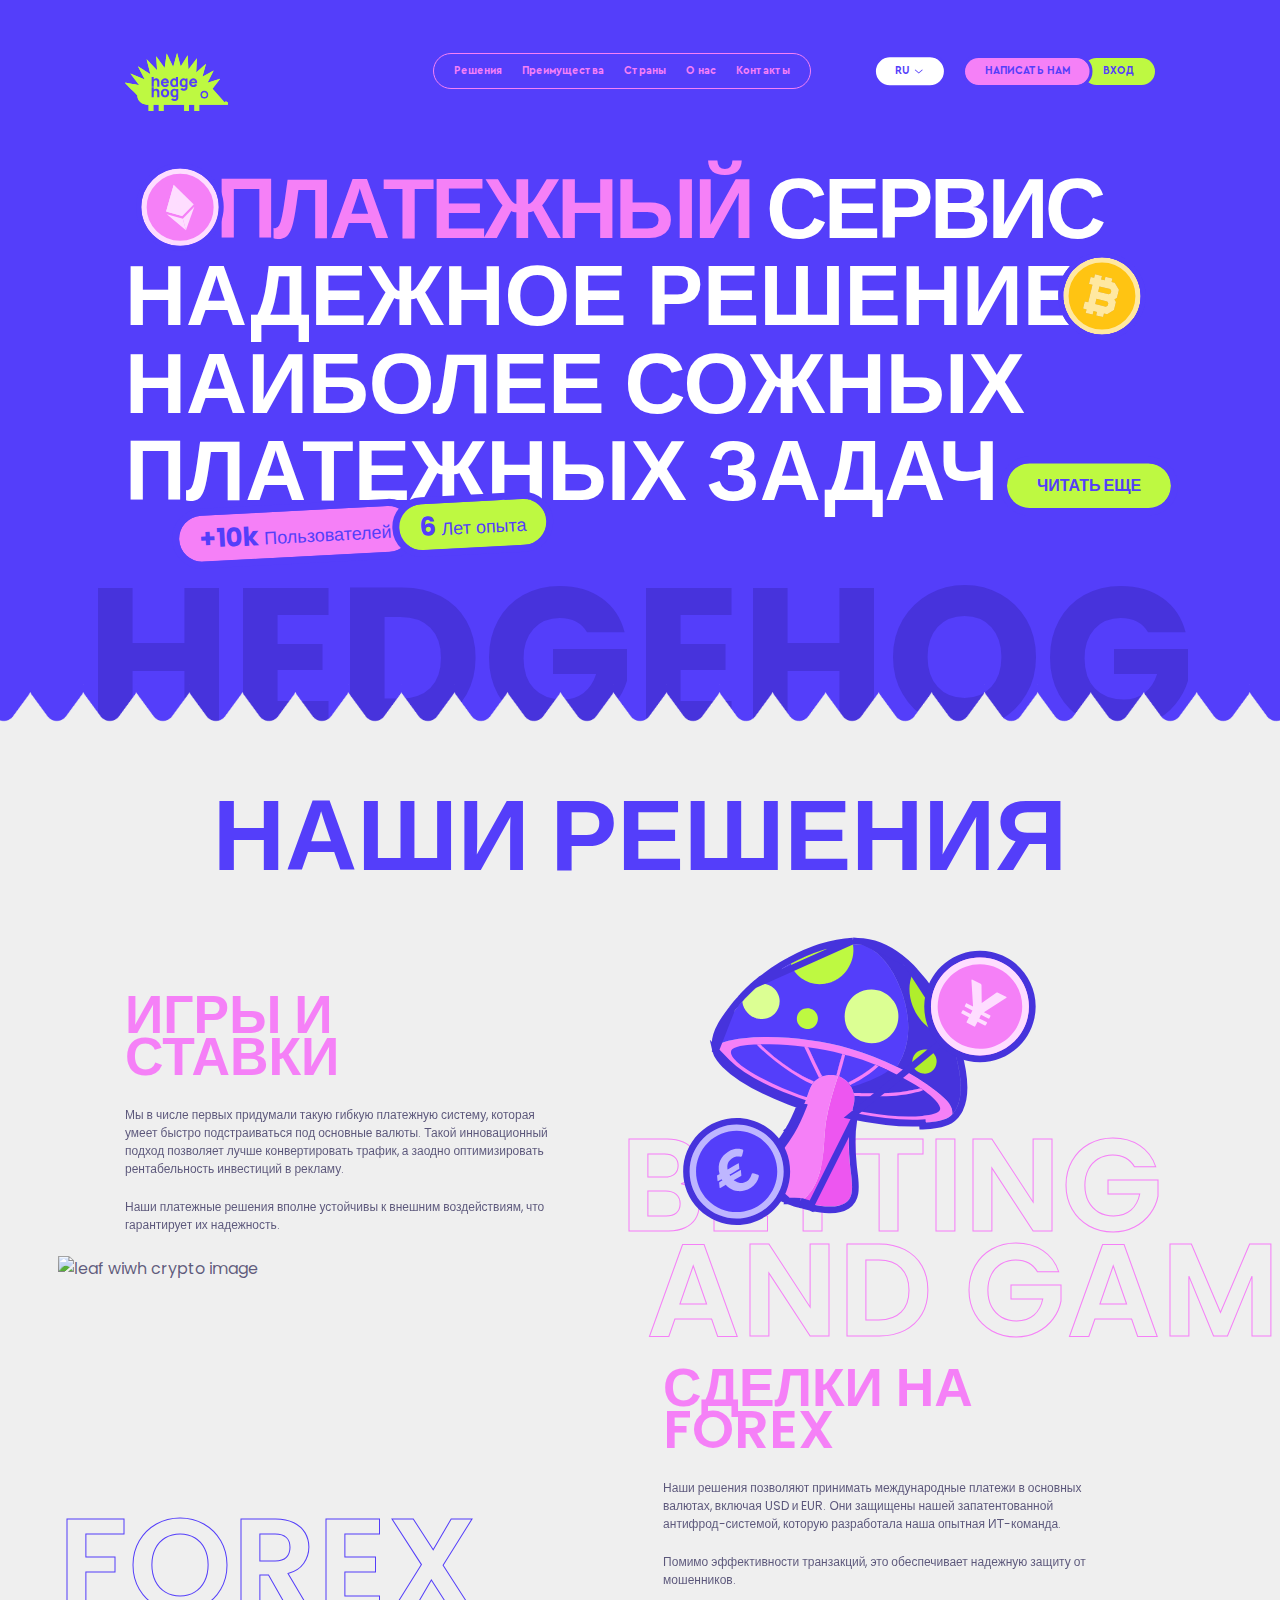
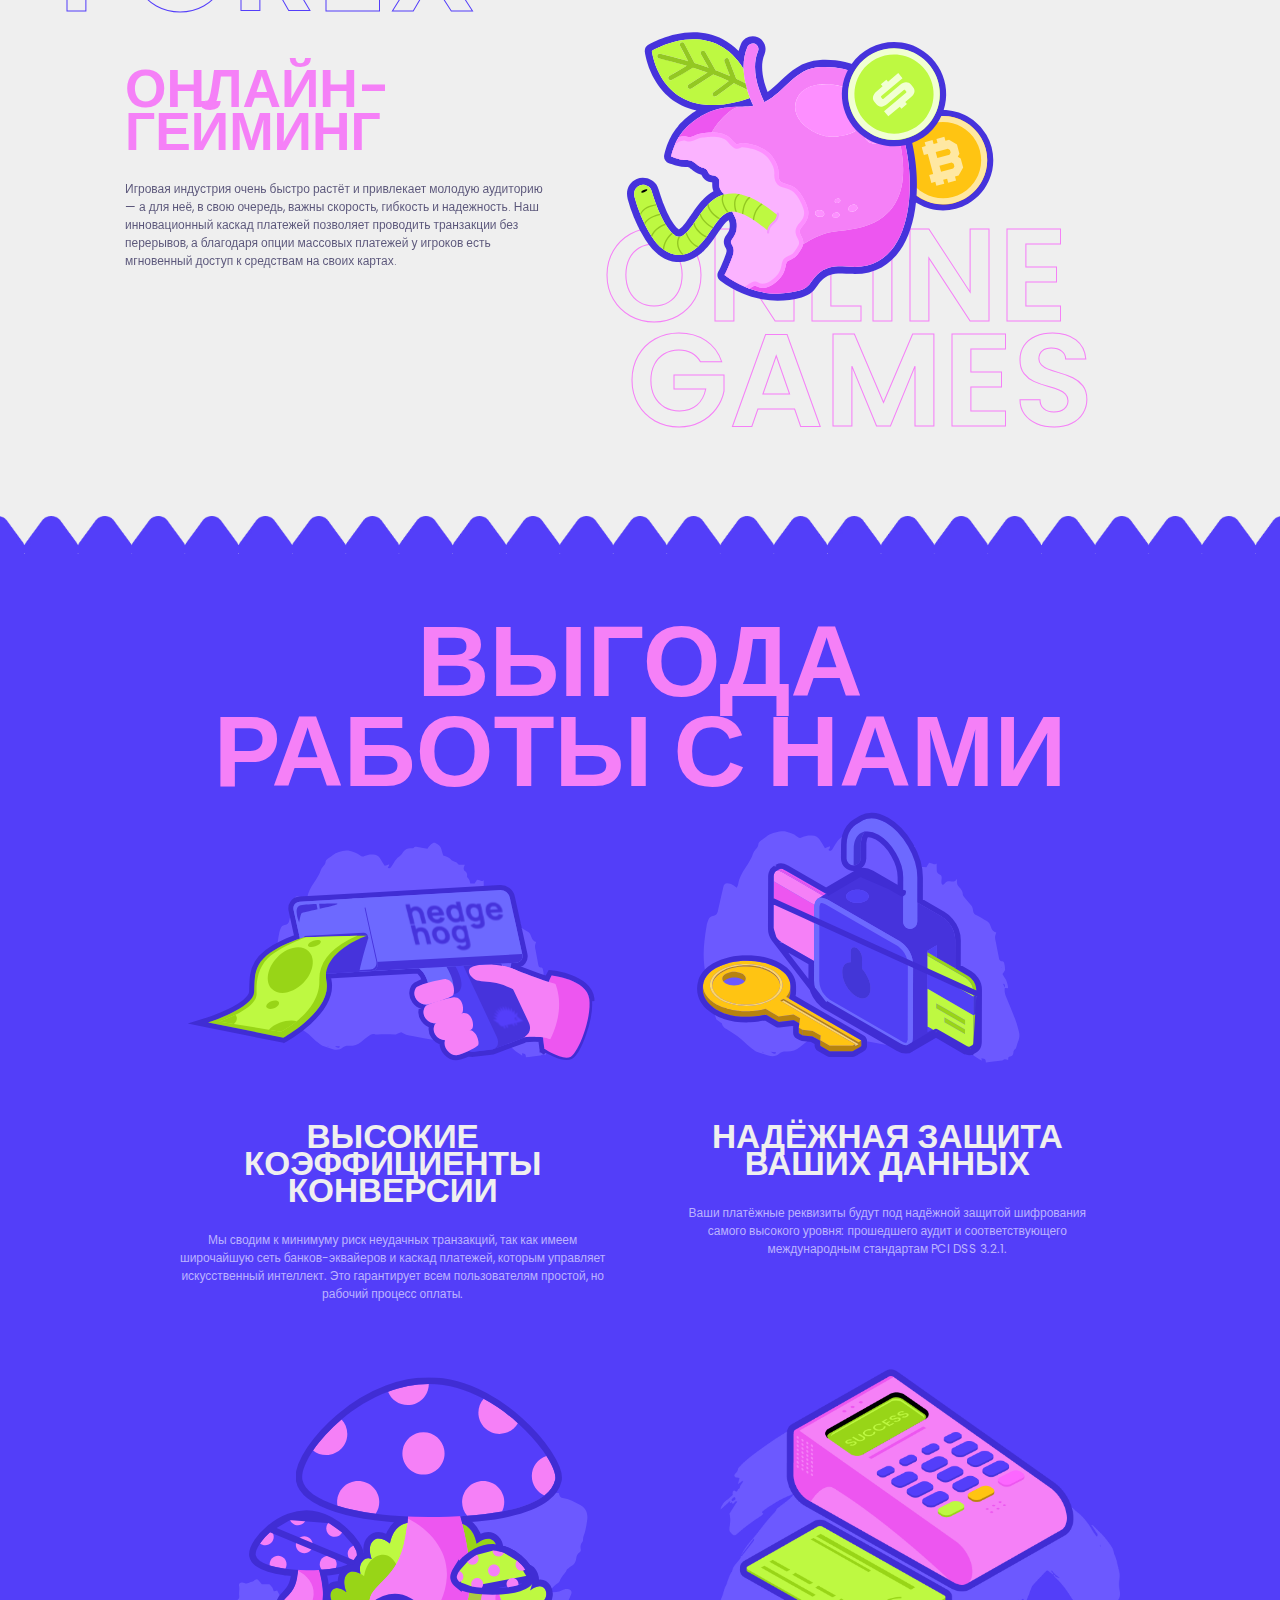
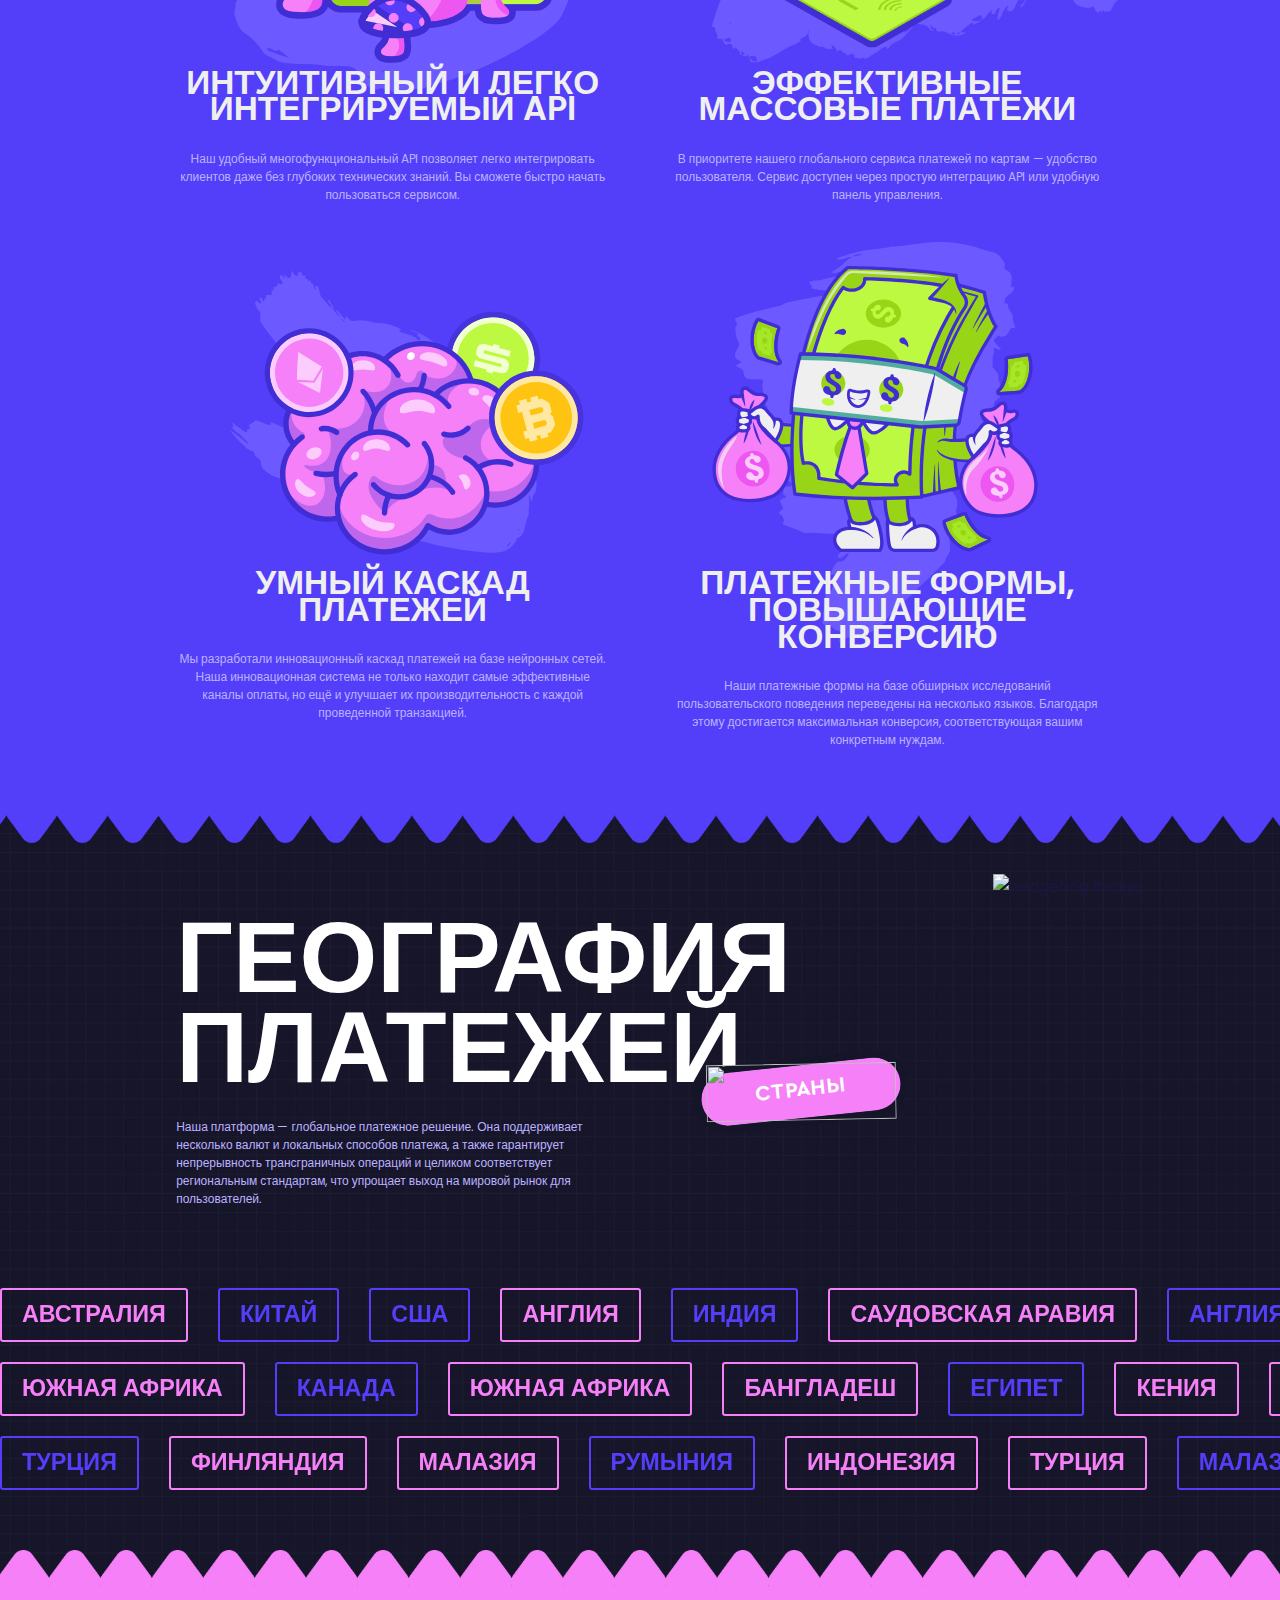
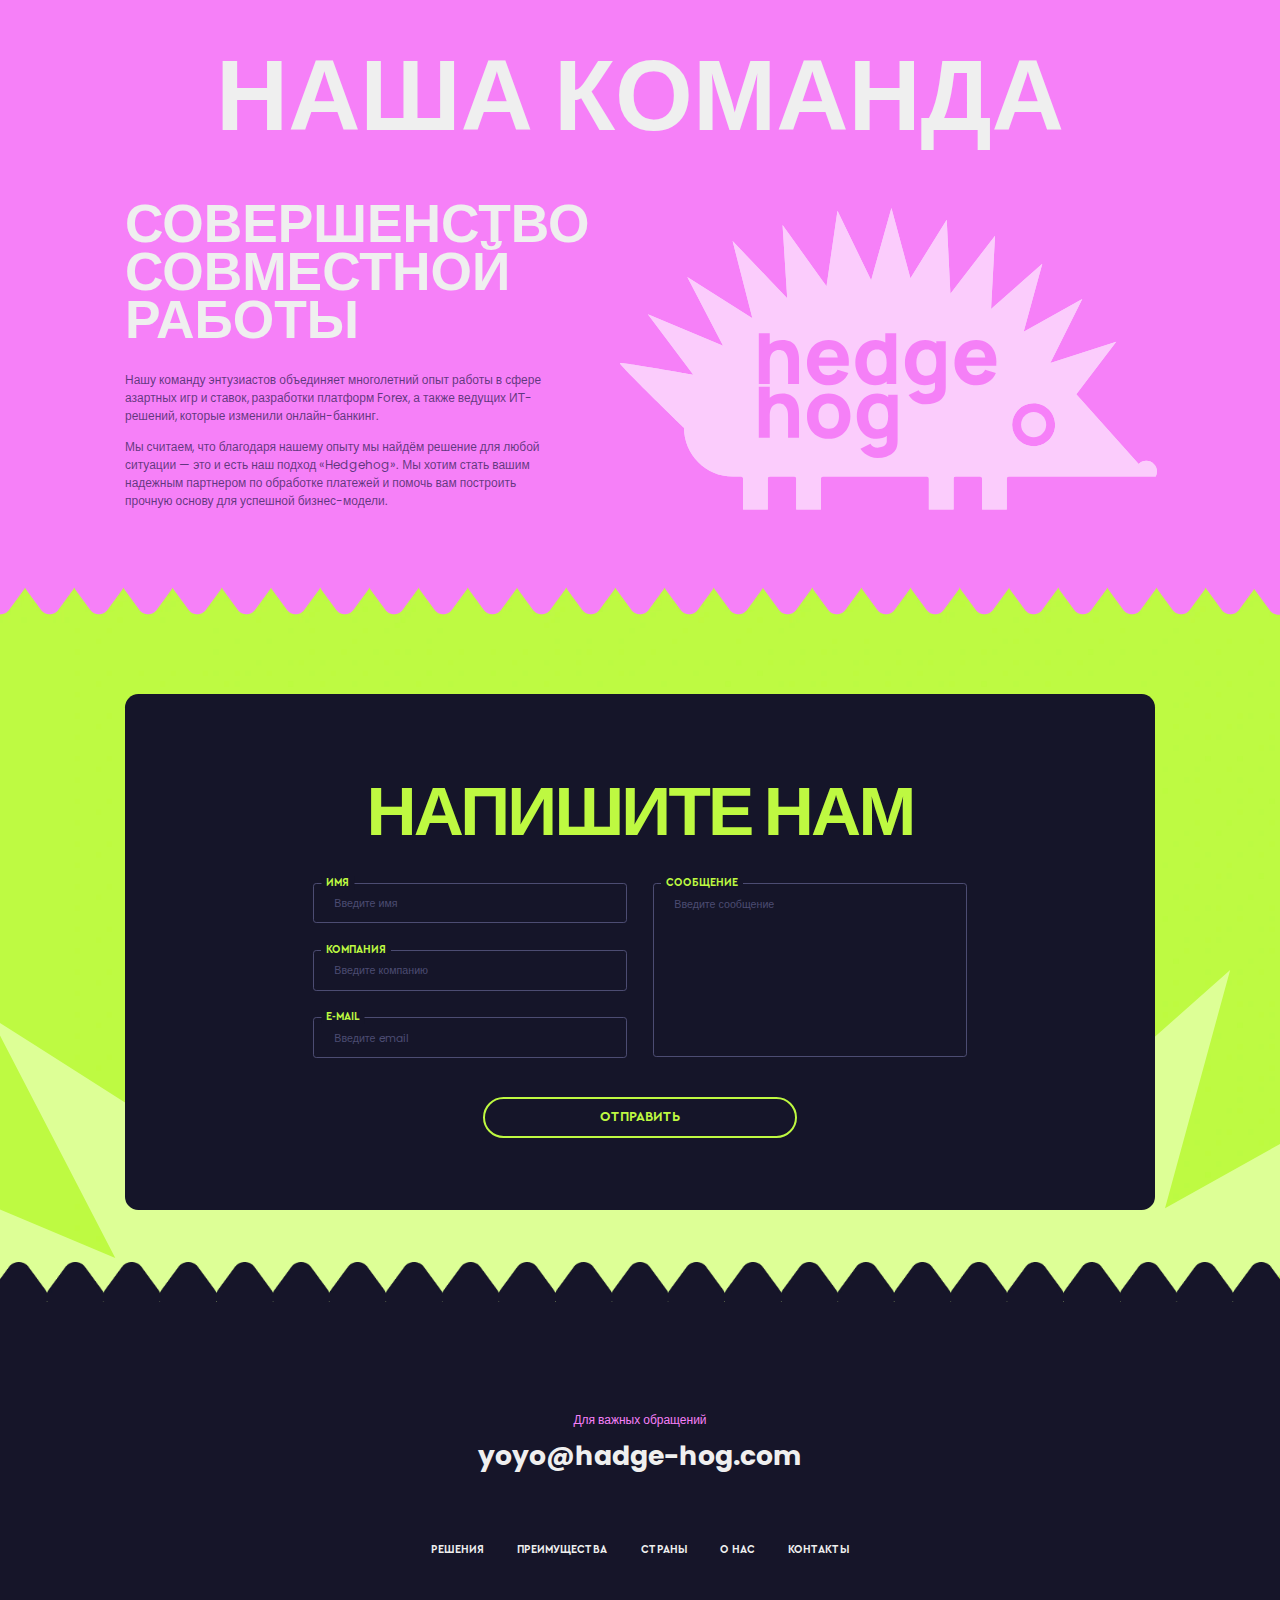
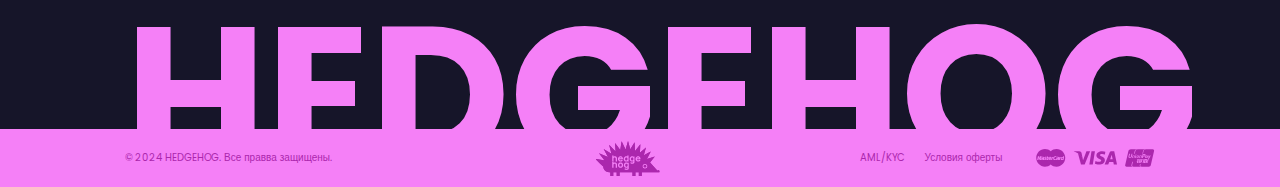
==== ru/index.html @ 9d7989f1 "Add files via upload" ====
<!DOCTYPE html>
<html lang="en">
<head>
  <meta charset="UTF-8">
  <meta name="viewport" content="width=device-width, initial-scale=1.0">
  <link rel="preconnect" href="https://fonts.googleapis.com">
  <link rel="preconnect" href="https://fonts.gstatic.com" crossorigin>
  <link rel="icon" type="image/png" href="/favicon-96x96.png" sizes="96x96" />
  <link rel="icon" type="image/svg+xml" href="./favicon.svg?" />
  <link rel="preload" href="https://cdn.jsdelivr.net/npm/swiper@8/swiper-bundle.min.css" as="style" onload="this.onload=null;this.rel='stylesheet'">
  <noscript><link rel="stylesheet" href="https://cdn.jsdelivr.net/npm/swiper@8/swiper-bundle.min.css"></noscript>
  <link rel="preload" href="https://fonts.googleapis.com/css2?family=Poppins:wght@300;400;500;600;700&display=swap" as="style" onload="this.onload=null;this.rel='stylesheet'">
  <noscript><link rel="stylesheet" href="https://fonts.googleapis.com/css2?family=Poppins:wght@300;400;500;600;700&display=swap"></noscript>
  <link rel="stylesheet" href="./../assets/css/styles.css">
  <link rel="stylesheet" href="./../assets/css/rustyles.css">
  <title>Hedgehog | Платежная система</title>
</head>
<body>
  <header class="header">
    <span class="word">Hedgehog</span>
    <div class="header__inner">
      <div class="header__wrapper">
        <div class="wrapper">
          <div class="header__top">
            <a class="header__logo" href="#">
              <img src="./../assets/images/icons/logo.svg" alt="Logo">
            </a>
            <div class="header__el">
              <div class="header__menu">
                <nav class="header__nav">
                  <ul>
                    <li><a href="#solutions" class="go-to">Решения</a></li>
                    <li><a href="#advantages" class="go-to">Преимущества</a></li>
                    <li><a href="#geography" class="go-to">Страны</a></li>
                    <li><a href="#about" class="go-to">О нас</a></li>
                    <li><a href="#contacts" class="go-to">Контакты</a></li>
                  </ul>
                </nav>
              </div>
              <div class="header__box">
                <div class="languages">
                  <div class="languages__container">
                    <p class="languages__current">EN</p>
                    <img src="./../assets/images/icons/arrow-down.svg" alt="arrow down">
                  </div>
                  <ul>
                    <li>
                      <a href="https://ratkevichnikita.github.io/hedgehog/ru">English</a>
                    </li>
                    <li>
                      <a href="https://ratkevichnikita.github.io/hedgehog/ru">Russian</a>
                    </li>
                  </ul>
                </div>
                <div class="header__box-inner">
                  <a href="#contacts" class="header__contact-us go-to">
                    Написать нам
                  </a>
                  <a href="https://client.planbpay.io" class="header__login">
                    Вход
                  </a>
                </div>
              </div>
              <button class="header__burger">
                <span></span>
                <span></span>
                <span></span>
              </button>
              <button class="header__close">
                <img src="./../assets/images/icons/close.svg" alt="close btn">
              </button>
              <div class="header__mobile-menu">
                <div class="header__mobile-menu-wrapper">
                  <img class="close-menu" src="./../assets/images/icons/close-mobile.svg" alt="close menu">
                  <span class="header__mobile-menu-word">hedgehog</span>
                  <div class="header__mobile-menu-container">
                    <nav>
                      <ul class="header__mobile-menu-list">
                        <li><a href="#solutions" class="go-to">Решения</a></li>
                        <li><a href="#advantages" class="go-to">Преимущества</a></li>
                        <li><a href="#geography" class="go-to">Страны</a></li>
                        <li><a href="#about" class="go-to">О нас</a></li>
                        <li><a href="#contacts" class="go-to">Контакты</a></li>
                      </ul>
                    </nav>
                    <div class="header__mobile-menu-inner">
                      <span class="one"></span>
                      <a href="#contacts" class="header__mobile-menu-contacts go-to">Написать нам</a>
                      <div class="languages">
                        <div class="languages__container">
                          <p class="languages__current">EN</p>
                          <img src="./../assets/images/icons/arrow-down.svg" alt="arrow down">
                        </div>
                        <ul>
                          <li>
                            <a href="https://ratkevichnikita.github.io/hedgehog">English</a>
                          </li>
                          <li>
                            <a href="https://ratkevichnikita.github.io/hedgehog/ru">Russian</a>
                          </li>
                        </ul>
                      </div>
                      <span class="two"></span>
                    </div>
                    <a href="https://client.planbpay.io" class="header__mobile-menu-login">Вход</a>
                  </div>
                </div>
               
              </div>
            </div>
          </div>
        </div>
      </div>
    </div>
    <div class="offer">
      <img class="etherium-icon" src="./../assets/images/home-etherium-img.svg" alt="etherium icon">
      <img class="bitcoin-img" src="./../assets/images/bitcoin-img.svg" alt="bitcoin-img">
      <div class="wrapper">
        <div class="offer__inner">
          <h1>
            <span class="bold"><span class="color">Платежный</span> сервис</span>
            надежное решение наиболее сожных платежных задач
          </h1>
        </div>
      </div>
      <a href="#" class="offer__readmore">
          Читать еще
      </a>
      <div class="offer__advanatges">
        <div class="offer__advanatges-users">
          <span>+10k</span> Пользователей
        </div>
        <div class="offer__advanatges-experiance">
          <span>6</span> Лет опыта
        </div>
      </div>
    </div>
  </header>
  <section id="solutions" class="solutions bg">
    <div class="wrapper">
      <h2 class="page-title center">
        НАШИ РЕШЕНИЯ
      </h2>
        <div class="solutions__content">
          <div class="solutions__item mb-180">
            <div class="solutions__header">
              <h3>
                Игры и <br>
               ставки
              </h3>
              <div>
                <p>
                  Мы в числе первых придумали такую гибкую платежную систему, которая умеет быстро подстраиваться под основные валюты. 
                  Такой инновационный подход позволяет лучше конвертировать трафик, а заодно оптимизировать рентабельность инвестиций в рекламу. 
                </p>
                <p>
                  Наши платежные решения вполне устойчивы к внешним воздействиям, что гарантирует их надежность.
                </p>
              </div>
            </div>
            <div class="solutions__item-with-image betting">
              <div class="solutions__item-with-image-inner betting">
                <div class="transparent-text transparent-text-maincolor-border">
                  Betting
                 <span> and gam</span>
                </div>
                <img class="desktop" src="" data-src="./../assets/images/solution-img1.svg" alt="mushrum wiwh crypto image">
                <img class="mobile" src="" data-src="./../assets/images/solution-img1-mobile.svg" alt="mushrum wiwh crypto image">
              </div>
            </div>
          </div>
         
          <div class="solutions__item mb-230">
            <div class="solutions__header ml-auto mr-5">
              <h3>
                Сделки на Forex 
              </h3>
              <div>
                <p>
                  Наши решения позволяют принимать международные платежи в основных валютах, включая USD и EUR. Они защищены нашей запатентованной антифрод-системой, которую разработала наша опытная ИТ-команда. 
                </p>
                <p>
                  Помимо эффективности транзакций, это обеспечивает надежную защиту от мошенников.
                </p>
              </div>
            </div>
            <div class="solutions__item-with-image forex mb-30">
              <div class="solutions__item-with-image-inner forex">
                <div class="transparent-text transparent-text-subcolor-border">
                  Forex
                </div>
                <img class="desktop" src="" data-src="./../assets/images/solution-img2.svg" alt="leaf wiwh crypto image">
                <img class="mobile" src="" data-src="./../assets/images/solution-img2-mobile.svg" alt="leaf wiwh crypto image">
              </div>
            </div>
          </div>
          
          <div class="solutions__item mb-150">
            <div class="solutions__header">
              <h3>
                Онлайн-гейминг
              </h3>
              <div>
                <p>
                  Игровая индустрия очень быстро растёт и привлекает молодую аудиторию — а для неё, в свою очередь, важны скорость, гибкость и надежность. Наш инновационный каскад платежей позволяет проводить транзакции без перерывов, а благодаря опции массовых платежей у игроков есть мгновенный доступ к средствам на своих картах.
                </p>
               
              </div>
            </div>
            <div class="solutions__item-with-image online">
              <div class="solutions__item-with-image-inner online">
                <div class="transparent-text transparent-text-maincolor-border">
                  Online
                 <span> games</span>
                </div>
                <img src="./../assets/images/solution-img3.svg" alt="online games wiwh crypto image">
              </div>
            </div>
          </div>
          
        </div>
    </div>
  </section>
  <section id="advantages" class="advantages bg">
    <div class="wrapper">
      <h2 class="page-title center">
        Выгода <br> работы  с нами

      </h2>
      <div class="advantages__content">
        <div class="advantages__item">
            <img src="./../assets/images/adv-img1.svg" alt="advantages 1">
            <div class="advantages__item-text">
              <h4>
                Высокие коэффициенты конверсии
              </h4>
              <p>
                Мы сводим к минимуму риск неудачных транзакций, так как имеем широчайшую сеть банков-эквайеров и каскад платежей, которым управляет искусственный интеллект. Это гарантирует всем пользователям простой, но рабочий процесс оплаты.
              </p>
            </div>
        </div>
         <div class="advantages__item">
            <img src="./../assets/images/adv-img2.svg" alt="advantages 2">
            <div class="advantages__item-text">
              <h4>
                Надёжная защита ваших данных
              </h4>
              <p>
                Ваши платёжные реквизиты будут под надёжной защитой шифрования самого высокого уровня: прошедшего аудит и соответствующего международным стандартам PCI DSS 3.2.1.
              </p>
            </div>
        </div>
         <div class="advantages__item">
            <img src="./../assets/images/adv-img3.svg" alt="advantages 3">
            <div class="advantages__item-text">
              <h4>
                Интуитивный и легко интегрируемый API
              </h4>
              <p>
                Наш удобный многофункциональный API позволяет легко интегрировать клиентов даже без глубоких технических знаний. Вы сможете быстро начать пользоваться сервисом.
              </p>
            </div>
        </div>
         <div class="advantages__item">
            <img src="./../assets/images/adv-img4.png" alt="advanatges - MASS PAYMENT">
            <div class="advantages__item-text">
              <h4>
                Эффективные массовые платежи
              </h4>
              <p>
                В приоритете нашего глобального сервиса платежей по картам — удобство пользователя. Сервис доступен через простую интеграцию API или удобную панель управления.
              </p>
            </div>
        </div>
         <div class="advantages__item">
            <img src="./../assets/images/adv-img5.svg" alt="advantages 5">
            <div class="advantages__item-text">
              <h4>Умный каскад платежей</h4>
              <p>
                Мы разработали инновационный каскад платежей на базе нейронных сетей. Наша инновационная система не только находит самые эффективные каналы оплаты, но ещё и улучшает их производительность с каждой проведенной транзакцией.
              </p>
            </div>
        </div>
         <div class="advantages__item">
            <img src="./../assets/images/adv-img6.svg" alt="advantages 6">
            <div class="advantages__item-text">
              <h4>
                Платежные формы,<br> повышающие конверсию
              </h4>
              <p>
                Наши платежные формы на базе обширных исследований пользовательского поведения переведены на несколько языков. Благодаря этому достигается максимальная конверсия, соответствующая вашим конкретным нуждам.
              </p>
            </div>
        </div>
      </div>
    </div>
  </section>
  <section id="geography" class="geography bg">
    <img class="geography__image" src="" data-src="./../assets/images/hedgehog.svg" alt="hedgehog image">
    <div class="wrapper">
      <div class="geography__title">
        <h2 class="page-title center">
          География платежей
        </h2>
        <p>
          Наша платформа — глобальное платежное решение. Она поддерживает несколько валют и локальных способов платежа,
           а также гарантирует непрерывность трансграничных операций и целиком соответствует региональным
           стандартам, что упрощает выход на мировой рынок для пользователей.
        </p>
        <div class="geography__box">
          <div class="geography__button">
            Страны
            <img src="" data-src="./../assets/images//dashed-border.svg" alt="">
          </div>
        </div>
      </div>
    </div>
    <div class="geography__content swiper swiperGeography1 mb-30">
      <div class="swiper-wrapper">
        <div class="swiper-slide geography__item geography__item_pink">
          Австралия
        </div>
        <div class="swiper-slide geography__item geography__item_blue">
          Китай
        </div>
        <div class="swiper-slide geography__item geography__item_blue">
          США
        </div>
        <div class="swiper-slide geography__item geography__item_pink">
          Англия
        </div>
        <div class="swiper-slide geography__item geography__item_blue">
          Индия
        </div>
        <div class="swiper-slide geography__item geography__item_pink">
          Саудовская аравия
        </div>
        <div class="swiper-slide geography__item geography__item_blue">
          Англия
        </div>
        <div class="swiper-slide geography__item geography__item_blue">
          Франция
        </div>
      </div>
    </div>
    <div class="geography__content swiper swiperGeography2  mb-30">
      <div class="swiper-wrapper">
        <div class="swiper-slide geography__item geography__item_pink">
          Южная африка
        </div>
        <div class="swiper-slide geography__item geography__item_blue">
          Канада 
        </div>
        <div class="swiper-slide geography__item geography__item_pink">
          Южная африка
        </div>
        <div class="swiper-slide geography__item geography__item_pink">
          Бангладеш
        </div>
        <div class="swiper-slide geography__item geography__item_blue">
          Египет
        </div>
        <div class="swiper-slide geography__item geography__item_pink">
          Кения
        </div>
        <div class="swiper-slide geography__item geography__item_pink">
          Япония
        </div>
        <div class="swiper-slide geography__item geography__item_blue">
          Бразилия
        </div>
      </div>
    </div>
    <div class="geography__content swiper swiperGeography3">
      <div class="swiper-wrapper">
        <div class="swiper-slide geography__item geography__item_blue">
          Турция
        </div>
        <div class="swiper-slide geography__item geography__item_pink">
          Финляндия 
        </div>
        <div class="swiper-slide geography__item geography__item_pink">
          Малазия
        </div>
        <div class="swiper-slide geography__item geography__item_blue">
          Румыния
        </div>
        <div class="swiper-slide geography__item geography__item_pink">
          Индонезия
        </div>
        <div class="swiper-slide geography__item geography__item_pink">
          Турция
        </div>
        <div class="swiper-slide geography__item geography__item_blue">
          Малазия
        </div>
        <div class="swiper-slide geography__item geography__item_pink">
          Мексика
        </div>
      </div>
    </div>
    <div class="geography__mobile-content">
      <div class="wrapper">
        <div class="geography__mobile-text">
          Наша платформа — глобальное платежное решение. Она поддерживает несколько валют и локальных способов платежа,
          а также гарантирует непрерывность трансграничных операций.
          <img class="geography__mobile-text-img" src="./../assets/images/message.svg" alt="message">
        </div>
      </div>
    </div>
  </section>
  <section id="about" class="team">
    <div class="wrapper">
      <h2 class="page-title">
        Наша команда
      </h2>
      <div class="team__content">
        <div class="team__info">
          <h3>
            Совершенство 
            <br> совместной работы 
          </h3>
          <div>
            <p>
              Нашу команду энтузиастов объединяет многолетний опыт работы в сфере азартных игр и ставок, разработки платформ Forex, а также ведущих ИТ-решений, которые изменили онлайн-банкинг.
            </p>
            <p>
              Мы считаем, что благодаря нашему опыту мы найдём решение для любой ситуации — это и есть наш подход «Hedgehog». Мы хотим стать вашим надежным партнером по обработке платежей и помочь вам построить прочную основу для успешной бизнес-модели.
            </p>
          </div>
        </div>
        <img src="./../assets/images/hedgehok2.svg" alt="hedgehok2">
      </div>
    </div>
  </section>
  <section id="contacts" class="contacts">
    <img class="contacts__img" src="./../assets/images/hedgehog3.svg" alt="hedgehog">
    <div class="wrapper">
      <div class="contacts__container">
        <div class="contacts__content">
          <h2>напишите нам</h2>
          <div class="conatcts__form">
            <form id="contacts__form" method="post" action="/mail">
              <div class="contacts__form-wrapper">
                <div class="contacts__form-item">
                    <div class="contacts__form-row">
                      <input class="contacts__form-field" placeholder="Введите имя" required name="name" id="name" type="text">
                      <label class="contacts__form-label" for="name">Имя</label>
                    </div>
                    <div class="contacts__form-row">
                      <input class="contacts__form-field" placeholder="Введите компанию" required name="company" id="company" type="text">
                      <label class="contacts__form-label" for="company">Компания</label>
                    </div>
                    <div class="contacts__form-row">
                      <input class="contacts__form-field" placeholder="Введите email" required name="email" id="email" type="text">
                      <label class="contacts__form-label" for="email">E-mail</label>
                    </div>
                </div>
                <div class="contacts__form-item">
                  <div class="contacts__form-row textarea">
                    <textarea placeholder="Введите сообщение" class="contacts__form-field textarea" name="text" id=""></textarea>
                    <span class="contacts__form-label" for="email">Сообщение</span>
                  </div>
                </div>
              </div>
              <button class="contacts__form-button">Отправить</button>
            </form>
            <div class="contacts__form-success">
              <div class="contacts__form-success-inner">
                <p>
                  Спасибо за ваше <br> обращение! 
                </p>
                <span>
                  Наша команда скоро с вами свяжется
                </span>
                <img class="i-close" src="./assets/images/icons/close-icon.svg" alt="close">
                <img class="i-hedgehog" src="./../assets/images/success-form-img.svg" alt="thank you">
              </div>
            </div>
          </div>
        </div>
      </div>
    </div>
  </section>
  <footer class="footer">
    <div class="wrapper">
      <p class="footer__text">Для важных обращений</p>
      <a class="footer__mail" href="mailto:yoyo@hadge-hog.com">yoyo@hadge-hog.com</a>
      <ul class="footer__menu">
        <li><a href="#solutions" class="go-to">Решения</a></li>
        <li><a href="#advantages" class="go-to">Преимущества</a></li>
        <li><a href="#geography" class="go-to">Страны</a></li>
        <li><a href="#about" class="go-to">О нас</a></li>
        <li><a href="#contacts" class="go-to">Контакты</a></li>
      </ul>
      <span class="footer__word">hedgehog</span>
    </div>
    <div class="footer__bottom">
      <div class="wrapper">
        <div class="footer__bottom-inner">
          <ul class="footer__mobile-menu">
            <li><a href="#solutions" class="go-to">Решения</a></li>
            <li><a href="#advantages" class="go-to">Преимущества</a></li>
            <li><a href="#geography" class="go-to">Страны</a></li>
            <li><a href="#about" class="go-to">О нас</a></li>
            <li><a href="#contacts" class="go-to">Контакты</a></li>
          </ul>
          <p>© 2024 HEDGEHOG. Все правва защищены.</p>
          <a href="#" class="footer__logo">
            <img src="./../assets/images/icons/logo-pink.svg" alt="">
          </a>
          <div class="footer__bottom-row">
            <div class="footer__bottom-box">
              <a href="./AML-CTF-policy.pdf" target="_blank">AML/KYC</a> 
              <a href="./PLAN-B-TERMS-AND-CONDITIONS-N.pdf" target="_blank"> Условия оферты</a>
            </div>
            <div class="footer__bottom-payments">
              <img src="./../assets/images/icons/mc.svg" alt="master card">
              <img src="./../assets/images/icons/visa.svg" alt="visa">
              <img src="./../assets/images/icons/union.svg" alt="union pay">
            </div>
          </div>
        </div>
      </div>
    </div>
  </footer>


  <script defer src="https://cdn.jsdelivr.net/npm/swiper@8/swiper-bundle.min.js"></script>
  <script type="module">
		import Swiper from 'https://cdn.jsdelivr.net/npm/swiper@8/swiper-bundle.esm.browser.min.js'

		function initSwiper(selector) {
      return new Swiper(selector, {
        slidesPerView: "auto",
        loop: true,
        speed: 3000,
        spaceBetween: 30,
        allowTouchMove: false,
        breakpoints: {
          1200: {
            slidesPerView: 10,
            spaceBetween: 30
          },
          992: {
            slidesPerView: 8,
          },
          680: {
            slidesPerView: 6,
          },
          320: {
            slidesPerView: 4,
            spaceBetween: 20
          }
        },
      });
    }

    const swiper1 = initSwiper('.swiperGeography1');
    const swiper2 = initSwiper('.swiperGeography2');
    const swiper3 = initSwiper('.swiperGeography3');
  </script>
  <script src="./../assets/js/main.js"></script>
</body>
</html>
---- assets/css/styles.css ----
@font-face {
  font-family: "Cera Pro";
  src: url("../../assets/fonts/CeraPro-Bold.eot");
  src: url("../../assets/fonts/CeraPro-Bold.eot?#iefix") format("embedded-opentype"), url("../../assets/fonts/CeraPro-Bold.woff2") format("woff2"), url("../../assets/fonts/CeraPro-Bold.woff") format("woff"), url("../../assets/fonts/CeraPro-Bold.ttf") format("truetype");
  font-weight: bold;
  font-style: normal;
  font-display: swap;
}
p {
  margin: 0;
  padding: 0;
}

ul,
li {
  margin: 0;
  padding: 0;
  list-style-type: none;
}

h1,
h2,
h3,
h4,
h5 {
  box-sizing: border-box;
  margin: 0;
  padding: 0;
  line-height: 1.3em;
  font-style: normal;
}

h1 {
  font-weight: 600;
  font-size: 7.708vw;
  line-height: 0.8em;
  color: #fff;
  text-transform: uppercase;
}

h2 {
  font-size: 7.813vw;
  font-weight: 700;
  text-transform: uppercase;
}

h3 {
  font-size: 4.167vw;
  font-weight: 600;
}

button {
  outline: none;
  border: none;
  text-decoration: none;
  color: inherit;
}

div,
p,
a,
ul,
li,
span,
img {
  box-sizing: border-box;
}

a {
  text-decoration: none;
  display: block;
  color: inherit;
}

button {
  cursor: pointer;
}

img {
  max-width: 100%;
  display: block;
}

body {
  font-family: "Poppins", sans-serif;
  font-weight: 400;
  margin: 0;
  padding: 0;
  color: rgba(29, 23, 74, 0.6980392157);
}
body.isMobileOpen {
  overflow: hidden;
}

.wrapper {
  max-width: 82.813vw;
  width: 100%;
  margin: 0 auto;
  padding-left: 15px;
  padding-right: 15px;
}

.center {
  text-align: center;
}

.transparent-text-maincolor-border {
  color: transparent;
  -webkit-text-stroke: 1px #F580F7;
  text-stroke: 1px #F580F7;
}

.transparent-text-subcolor-border {
  color: transparent;
  -webkit-text-stroke: 1px #543EFA;
  text-stroke: 1px #543EFA;
}

.page-title {
  line-height: 0.9em;
}

.ml-auto {
  margin-left: auto;
}

.header {
  position: relative;
  background-color: #543EFA;
  padding-bottom: 5.208vw;
}
.header__inner {
  transition: 0.3s;
}
.header__logo {
  width: 8.073vw;
  transition: 0.3s;
}
.header__top {
  padding-top: 4.167vw;
  display: flex;
  transition: 0.3s;
  padding-bottom: 1vw;
}
.header .word {
  width: 100%;
  text-align: center;
  font-size: 15.521vw;
  font-weight: 700;
  color: #4733DC;
  text-transform: uppercase;
  position: absolute;
  left: 0;
  bottom: -1.302vw;
  line-height: 0.8em;
}
.header .bg-line {
  width: 100%;
  height: 82px;
  position: absolute;
  left: 0;
  bottom: 0;
  z-index: 1;
  pointer-events: none;
  transform: translateY(30%);
}
.header__top {
  display: flex;
  justify-content: space-between;
}
.header__el {
  display: flex;
  align-items: center;
  gap: 4.948vw;
  height: 100%;
}
.header__nav {
  border: 1px solid #F580F7;
  padding: 0.781vw 1.563vw;
  height: 100%;
  border-radius: 1.563vw;
  font-family: "Cera Pro", sans-serif;
}
.header__nav ul {
  display: flex;
  gap: 1.563vw;
}
.header__nav ul li {
  position: relative;
  cursor: pointer;
  transition: 0.3s;
  z-index: 5;
}
.header__nav ul li:hover:before {
  opacity: 1;
}
.header__nav ul li.active:hover > a {
  color: #543EFA;
}
.header__nav ul li:hover > a {
  color: #543EFA;
}
.header__nav ul li.active:before {
  opacity: 1;
}
.header__nav ul li.active > a {
  color: #543EFA;
}
.header__nav ul li::before {
  content: "";
  height: 2.019vw;
  width: calc(100% + 2.363vw);
  display: block;
  position: absolute;
  background-color: #F580F7;
  pointer-events: none;
  border-radius: 1.563vw;
  transition: 0.3s;
  position: absolute;
  left: 50%;
  top: 50%;
  transform: translate(-50%, -50%);
  z-index: -1;
  opacity: 0;
}
.header__nav ul li > a {
  position: relative;
  z-index: 3;
  color: #F580F7;
  font-size: 0.833vw;
  transition: 0.3s;
}
.header__box {
  display: flex;
  align-items: center;
  height: 100%;
  gap: 1.563vw;
}
.header__box-inner {
  display: flex;
}
.header__contact-us {
  font-family: "Cera Pro", sans-serif;
  color: #543EFA;
  background-color: #F580F7;
  font-size: 0.833vw;
  text-transform: uppercase;
  font-weight: 700;
  text-align: center;
  padding: 0.521vw 1.563vw;
  border-radius: 2.344vw;
  position: relative;
  margin-right: -0.521vw;
  transition: 0.3s;
}
.header__contact-us:before {
  content: "";
  display: block;
  position: absolute;
  left: 50%;
  top: 50%;
  width: 100%;
  height: 100%;
  border: 3px solid #543EFA;
  transform: translate(-50%, -50%);
  border-radius: 2.344vw;
}
.header__login {
  font-family: "Cera Pro", sans-serif;
  color: #543EFA;
  background-color: #BEF941;
  font-size: 0.833vw;
  text-transform: uppercase;
  font-weight: 700;
  text-align: center;
  padding: 0.521vw 1.563vw;
  border-radius: 2.344vw;
}
.header__burger {
  display: none;
  background: transparent;
  padding: 0;
}
.header__burger span {
  display: block;
  width: 4.556vw;
  height: 0.36vw;
  background-color: #EFEFEF;
  border-radius: 0.839vw;
}
.header__burger span:not(:last-child) {
  margin-bottom: 0.839vw;
}
.header__close {
  display: none;
  background: transparent;
  padding: 0;
}
.header__close.active {
  display: block;
  width: 5.995vw;
  height: 5.995vw;
  position: absolute;
  right: 5vw;
  z-index: 10;
}
.header__mobile-menu {
  display: none;
  background-color: #543EFA;
  width: 100%;
  height: 151.5vw;
  position: absolute;
  left: 50%;
  top: 0%;
  z-index: 10;
  overflow: hidden;
  transform: translate(-50%, 0);
  padding: 6.25vw 9.375vw;
  animation: fadeIn 0.3s linear forwards;
}
.header__mobile-menu.active {
  display: block;
}
.header__mobile-menu .close-menu {
  position: absolute;
  right: 13vw;
  top: 7vw;
  width: 7.813vw;
  height: 7.813vw;
}
.header__mobile-menu-word {
  text-transform: uppercase;
  color: #4733DC;
  font-size: 27.5vw;
  position: absolute;
  left: 12vw;
  top: 54vw;
  transform: rotate(-90deg);
  font-weight: 700;
  z-index: -1;
}
.header__mobile-menu ul {
  padding-top: 2vw;
  color: #fff;
  font-size: 5vw;
  font-family: "Cera Pro", sans-serif;
  margin-bottom: 9.375vw;
  text-align: center;
}
.header__mobile-menu ul li:hover {
  color: #F580F7;
}
.header__mobile-menu ul li:not(:last-child) {
  margin-bottom: 9.375vw;
}
.header__mobile-menu-inner {
  display: flex;
  align-items: center;
  justify-content: center;
  padding: 6.25vw 0;
  margin-bottom: 6.25vw;
}
.header__mobile-menu-inner span {
  display: block;
  width: 100%;
  height: 2px;
  background: rgb(245, 128, 247);
  background: linear-gradient(90deg, rgb(245, 128, 247) 0%, rgba(70, 51, 220, 0) 57%);
  position: absolute;
  left: 0;
}
.header__mobile-menu-inner span.one {
  bottom: 66vw;
}
.header__mobile-menu-inner span.two {
  bottom: 38vw;
}
.header__mobile-menu-contacts {
  width: 45.313vw;
  text-transform: uppercase;
  border-radius: 9.375vw;
  background-color: #F580F7;
  padding: 3.125vw 0;
  text-align: center;
  font-weight: 700;
  color: #543EFA;
}
.header__mobile-menu-login {
  width: 67vw;
  margin: 0 auto;
  background-color: #BEF941;
  text-transform: uppercase;
  border-radius: 9.375vw;
  color: #543EFA;
  padding: 3.125vw 0;
  text-align: center;
  font-weight: 700;
}

.offer {
  position: relative;
  padding: 3.204vw 0 11.021vw;
}
.offer h1 {
  font-weight: 600;
  text-indent: 7.1vw;
  line-height: 6.823vw;
}
.offer .etherium-icon {
  position: absolute;
  left: 9.2vw;
  top: 1.6vw;
  z-index: 2;
  width: 9.74vw;
  height: 9.74vw;
}
.offer .bitcoin-img {
  width: 6.875vw;
  height: 6.875vw;
  position: absolute;
  right: 19.5vw;
  top: 10vw;
  z-index: 2;
}
.offer__readmore {
  background-color: #BEF941;
  border-radius: 2.344vw;
  padding: 0.781vw 2.344vw;
  text-align: center;
  text-transform: uppercase;
  color: #543EFA;
  font-weight: 700;
  font-size: 1.25vw;
  position: absolute;
  right: 17vw;
  bottom: 11.5vw;
}
.offer__readmore:before {
  content: "";
  display: block;
  position: absolute;
  left: 50%;
  top: 50%;
  width: 100%;
  height: 100%;
  border: 3px solid #543EFA;
  transform: translate(-50%, -50%);
  border-radius: 2.344vw;
  border: 7px solid #543EFA;
}
.offer__advanatges {
  display: flex;
  align-items: center;
  position: absolute;
  left: 14vw;
  bottom: 8vw;
  color: #543EFA;
  font-size: 1.406vw;
  transform: rotate(-3deg);
}
.offer__advanatges span {
  font-weight: 700;
  font-size: 2.031vw;
}
.offer__advanatges-users {
  position: relative;
  background-color: #F580F7;
  border-radius: 2.969vw;
  padding: 0.281vw 1.563vw;
}
.offer__advanatges-users:before {
  content: "";
  display: block;
  position: absolute;
  left: 50%;
  top: 50%;
  width: 100%;
  height: 100%;
  border: 3px solid #543EFA;
  transform: translate(-50%, -50%);
  border-radius: 2.344vw;
  border: 7px solid #543EFA;
  border-radius: 2.969vw;
}
.offer__advanatges-experiance {
  position: relative;
  background-color: #BEF941;
  border-radius: 2.969vw;
  padding: 0.281vw 1.563vw;
  transform: translateX(-12px);
}
.offer__advanatges-experiance:before {
  content: "";
  display: block;
  position: absolute;
  left: 50%;
  top: 50%;
  width: 100%;
  height: 100%;
  border: 3px solid #543EFA;
  transform: translate(-50%, -50%);
  border-radius: 2.344vw;
  border: 7px solid #543EFA;
  border-radius: 2.969vw;
}

.languages {
  position: relative;
  z-index: 5;
}
.languages__container {
  position: relative;
  font-family: "Cera Pro", sans-serif;
  color: #543EFA;
  text-transform: uppercase;
  background: #fff;
  border-radius: 2.344vw;
  font-size: 0.833vw;
  padding: 0.521vw 1.563vw;
  display: flex;
  align-items: center;
  font-weight: 700;
  gap: 0.25vw;
  border: 1px solid transparent;
  transition: 0.3s;
  z-index: 2;
}
.languages__container::before {
  content: "";
  display: block;
  position: absolute;
  left: 50%;
  top: 50%;
  width: 100%;
  height: 100%;
  border: 3px solid #543EFA;
  transform: translate(-50%, -50%);
  border-radius: 2.344vw;
}
.languages__container > img {
  width: 0.781vw;
  height: 0.417vw;
}
.languages:hover ul {
  opacity: 1;
}
.languages ul {
  position: absolute;
  width: 100%;
  left: 0;
  top: 100%;
  transform: translateY(-35%);
  background-color: #fff;
  padding: 0.521vw 0.938vw;
  padding-top: 2.5vw;
  color: #543EFA;
  border-radius: 0.5vw;
  z-index: 1;
  opacity: 0;
  transition: opacity 0.3s;
}
.languages ul li {
  font-family: "Cera Pro", sans-serif;
  font-size: 0.833vw;
  text-transform: uppercase;
  line-height: 0.9em;
  transition: color 0.3s;
}
.languages ul li:not(:last-child) {
  margin-bottom: 0.65vw;
}
.languages ul li:hover {
  color: #F580F7;
}

span.color {
  color: #F580F7;
}

span.bold {
  font-weight: 700;
  letter-spacing: -0.04em;
}

.solutions {
  padding: 8.333vw 0 7.813vw;
  position: relative;
  overflow: hidden;
  margin-top: -3vw;
  background: url("../images/bg-gray.webp") no-repeat 50% 17%/cover;
}
.solutions__img {
  position: absolute;
  left: 0;
  bottom: -5px;
  transform: rotate(180deg) translateY(-50%);
}
.solutions .page-title {
  color: #543EFA;
}
.solutions .transparent-text {
  font-size: 10.313vw;
  text-transform: uppercase;
  font-weight: 600;
  line-height: 0.8em;
}
.solutions .transparent-text span {
  display: block;
  padding-left: 2vw;
}
.solutions__content {
  padding-top: 8.854vw;
}
.solutions__item-with-image {
  position: absolute;
}
.solutions__item-with-image.betting {
  right: 0;
  top: 39vw;
}
.solutions__item-with-image.betting .mobile {
  display: none;
}
.solutions__item-with-image.betting .desktop {
  display: block;
}
.solutions__item-with-image.forex {
  margin-left: -5.208vw;
  position: relative;
  margin-top: -2vw;
}
.solutions__item-with-image.forex .mobile {
  display: none;
}
.solutions__item-with-image.forex .desktop {
  display: block;
}
.solutions__item-with-image.online {
  right: 14.5vw;
  bottom: 9.5vw;
}
.solutions__item-with-image.mb-30 {
  margin-bottom: 3.646vw;
}
.solutions__item.mb-180 {
  margin-bottom: 10.375vw;
}
.solutions__item.mb-150 {
  margin-bottom: 8.379vw;
}
.solutions__item.mb-230 {
  margin-bottom: 4.979vw;
}
.solutions__item-with-image-inner {
  position: relative;
}
.solutions__item-with-image-inner.betting img {
  width: 33.333vw;
  height: 27.083vw;
  position: absolute;
  left: 2vw;
  top: -17vw;
}
.solutions__item-with-image-inner.forex img {
  width: 35.677vw;
  height: 22.917vw;
  position: absolute;
  left: 0;
  top: -20vw;
}
.solutions__item-with-image-inner.online img {
  width: 30.625vw;
  height: 23.229vw;
  position: absolute;
  left: 2vw;
  top: -17vw;
}
.solutions__header {
  max-width: 33.431vw;
}
.solutions__header.mr-5 {
  margin-right: 5vw;
}
.solutions__header h3 {
  color: #F580F7;
  font-weight: 600;
  text-transform: uppercase;
  line-height: 0.8em;
  margin-bottom: 2.083vw;
}
.solutions__header div > p {
  color: #1D174A;
  opacity: 0.7;
  font-size: 0.938vw;
}
.solutions__header div > p:not(:last-child) {
  margin-bottom: 1.563vw;
}

.advantages {
  padding: 7.813vw 0 7.813vw;
  position: relative;
  margin-top: -3vw;
  background: url("../images/bg-blue.webp") no-repeat 50% 0%/cover;
}
.advantages h2 {
  color: #F580F7;
  margin-bottom: 25.646vw;
}
.advantages__content {
  display: flex;
  justify-content: center;
  flex-wrap: wrap;
  gap: 28.646vw 5.208vw;
}
.advantages__item {
  position: relative;
  max-width: 33.438vw;
  width: 100%;
}
.advantages__item img {
  position: absolute;
  transform: translateY(-50%);
}
.advantages__item:nth-child(1) img {
  width: 43.542vw;
  height: 36.615vw;
  left: 0;
  top: -72%;
  z-index: 1;
}
.advantages__item:nth-child(2) img {
  width: 30.573vw;
  height: 23.438vw;
  left: 0;
  top: -100%;
}
.advantages__item:nth-child(3) img {
  width: 33.333vw;
  height: 27.604vw;
  left: 3vw;
  top: -9vw;
}
.advantages__item:nth-child(4) img {
  width: 31.927vw;
  height: 22.917vw;
  left: 3vw;
  top: -12vw;
}
.advantages__item:nth-child(5) img {
  width: 34.115vw;
  height: 29.427vw;
  position: absolute;
  left: 0;
  top: -11vw;
  transform: translateY(-50%);
}
.advantages__item:nth-child(6) img {
  width: 25.521vw;
  height: 31.25vw;
  position: absolute;
  left: 3vw;
  top: -10vw;
  transform: translateY(-50%);
}
.advantages__item-text {
  text-align: center;
}
.advantages__item h4 {
  position: relative;
  z-index: 5;
  text-transform: uppercase;
  font-size: 2.604vw;
  color: #EFEFEF;
  font-weight: 600;
  line-height: 0.8em;
  margin-bottom: 2.083vw;
}
.advantages__item p {
  position: relative;
  z-index: 5;
  color: #BBB2FF;
  font-size: 0.938vw;
}

.swiperGeography1 .swiper-wrapper {
  display: flex;
  transition-timing-function: linear;
  will-change: transform;
  animation: scroll 75s linear infinite;
}

.swiperGeography2 .swiper-wrapper {
  display: flex;
  transition-timing-function: linear;
  will-change: transform;
  animation: scrollReverse 35s linear infinite;
}

.swiperGeography3 .swiper-wrapper {
  display: flex;
  transition-timing-function: linear;
  will-change: transform;
  animation: scroll 30s linear infinite;
}

@keyframes scrollReverse {
  0% {
    transform: translateX(0);
  }
  100% {
    transform: translateX(-100%);
  }
}
@keyframes scroll {
  0% {
    transform: translateX(-100%);
  }
  100% {
    transform: translateX(0);
  }
}
.geography {
  position: relative;
  padding: 8.906vw 0 7.656vw;
  margin-top: -4vw;
  background: url("../images/geography-bg.webp") no-repeat 50% 17%/cover;
}
.geography__mobile-content {
  padding-top: 10vw;
  display: none;
}
.geography__mobile-text {
  color: #F580F7;
  font-size: 3.75vw;
  position: relative;
  z-index: 2;
  text-align: center;
  line-height: 1em;
  text-transform: uppercase;
  font-weight: 600;
  padding-top: 6vw;
}
.geography__mobile-text-img {
  content: "";
  display: block;
  width: 89.125vw;
  height: 43.625vw;
  background: url(../images/message.svg) no-repeat 50% 50%/cover;
  z-index: -1;
  position: absolute;
  left: 0;
  top: 0;
}
.geography__content .swiper-wrapper {
  gap: 30px;
}
.geography__content.mb-30 {
  margin-bottom: 1.563vw;
}
.geography__item {
  width: -moz-fit-content;
  width: fit-content;
  display: flex;
  align-items: center;
  justify-content: center;
  font-size: 1.823vw;
  font-weight: 600;
  text-transform: uppercase;
  padding: 1.042vw 1.563vw;
  line-height: 1em;
  border-radius: 0.26vw;
  flex-shrink: 0;
  min-width: -moz-max-content;
  min-width: max-content;
}
.geography__item_pink {
  color: #F580F7;
  border: 2px solid #F580F7;
}
.geography__item_blue {
  color: #543EFA;
  border: 2px solid #543EFA;
}
.geography__title {
  position: relative;
  color: #fff;
  max-width: 71.615vw;
  width: 100%;
  margin-bottom: 6.25vw;
  padding-left: 4vw;
}
.geography__title h2 {
  text-align: left;
  margin-bottom: 2.083vw;
}
.geography__title p {
  max-width: 33.333vw;
  color: #BBB2FF;
  font-size: 0.938vw;
}
.geography__box {
  position: absolute;
  right: 11vw;
  bottom: 7vw;
}
.geography__button {
  text-align: center;
  position: relative;
  width: 15.625vw;
  height: 4.167vw;
  color: #fff;
  font-size: 1.667vw;
  background-color: #F580F7;
  text-transform: uppercase;
  font-family: "Cera Pro", sans-serif;
  font-weight: 600;
  border-radius: 4.688vw;
  padding: 0.96vw 0;
  transform: rotate(-6deg) translateX(0%);
}
.geography__button:before {
  content: "";
  display: block;
  position: absolute;
  left: 50%;
  top: 50%;
  width: 100%;
  height: 100%;
  border: 3px solid #543EFA;
  transform: translate(-50%, -50%);
  border-radius: 2.344vw;
  border: 7px solid #151529;
  border-radius: 2.969vw;
}
.geography__button img {
  width: 14.844vw;
  height: 4.485vw;
  position: absolute;
  left: 50%;
  top: 50%;
  transform: rotate(5deg) translate(-51%, -35%);
  -o-object-fit: cover;
     object-fit: cover;
}
.geography__img {
  position: absolute;
  left: 0;
  top: 0;
  transform: translateY(-50%);
}
.geography__image {
  width: 22.396vw;
  height: 25.781vw;
  position: absolute;
  right: 0;
  top: 6vw;
}

.team {
  padding: 7.813vw 0 9.473vw;
  position: relative;
  margin-top: -3vw;
  background: url("../images/bg-pink.webp") no-repeat 50% 0%/cover;
}
.team h2 {
  text-align: center;
  color: #EFEFEF;
  margin-bottom: 4.688vw;
}
.team__content {
  display: flex;
  align-items: flex-end;
  gap: 5.208vw;
}
.team__content img {
  width: 42.083vw;
  height: 23.594vw;
}
.team__info {
  max-width: 33.438vw;
}
.team__info h3 {
  color: #EFEFEF;
  text-transform: uppercase;
  line-height: 0.9em;
  margin-bottom: 2.083vw;
}
.team__info p {
  font-size: 0.938vw;
}
.team__info p:not(:last-child) {
  margin-bottom: 1.042vw;
}

.contacts {
  position: relative;
  overflow: hidden;
  padding: 8.908vw 0 8.008vw;
  margin-top: -4vw;
  background: url("../images/bg-green.webp") no-repeat 50% 0%/cover;
}
.contacts__img {
  position: absolute;
  left: 0;
  bottom: -50%;
  width: 148.438vw;
  height: 82.656vw;
  z-index: 1;
  transform: translateY(12vw);
}
.contacts h2 {
  font-size: 5.421vw;
  color: #BEF941;
  text-align: center;
  letter-spacing: -0.04em;
  margin-bottom: 2.083vw;
}
.contacts__container {
  padding: 5.629vw 0;
  background-color: #151529;
  border-radius: 1.042vw;
  position: relative;
  z-index: 2;
}
.contacts__content {
  max-width: 51.042vw;
  width: 100%;
  margin: 0 auto;
}
.contacts__form-field {
  border: 1px solid #4C4C72;
  padding: 1.042vw 1.563vw;
  font-size: 0.833vw;
  color: #4C4C72;
  border-radius: 0.25vw;
  background: transparent;
  box-sizing: border-box;
  width: 100%;
}
.contacts__form-field.required {
  border: 1px solid red;
}
.contacts__form-field::-moz-placeholder {
  color: #4C4C72;
  font-family: "Poppins", sans-serif;
}
.contacts__form-field::placeholder {
  color: #4C4C72;
  font-family: "Poppins", sans-serif;
}
.contacts__form-field:active, .contacts__form-field:focus {
  border: none;
  outline: none;
  border: 1px solid #4C4C72;
}
.contacts__form-field.textarea {
  height: 13.6vw;
  resize: none;
}
.contacts__form-item {
  width: 100%;
  max-width: 24.479vw;
}
.contacts__form-row {
  position: relative;
}
.contacts__form-row:not(:last-child) {
  margin-bottom: 2.083vw;
}
.contacts__form-row.textarea {
  margin-bottom: 0;
  height: 100%;
}
.contacts__form-label {
  position: absolute;
  left: 1vw;
  top: 0;
  text-transform: uppercase;
  color: #BEF941;
  transform: translate(0%, -50%);
  font-size: 0.833vw;
  font-family: "Cera Pro", sans-serif;
}
.contacts__form-label:before {
  content: "";
  background-color: #151529;
  width: 100%;
  height: 100%;
  display: block;
  z-index: -1;
  position: absolute;
  padding: 0px 5px;
  transform: translate(-50%, -50%);
  left: 50%;
  top: 50%;
}
.contacts__form-wrapper {
  display: flex;
  justify-content: space-between;
  gap: 2.083vw;
  margin-bottom: 2.604vw;
}
.contacts__form-button {
  font-family: "Cera Pro", sans-serif;
  color: #BEF941;
  text-transform: uppercase;
  text-align: center;
  font-weight: 700;
  border: 2px solid #BEF941;
  border-radius: 3.646vw;
  display: block;
  width: 24.479vw;
  padding: 0.781vw 0;
  margin: 0 auto;
  background: transparent;
}
.contacts__form-success {
  position: absolute;
  left: 0;
  top: 0;
  width: 100%;
  height: 100%;
  background-color: #151529;
  overflow: hidden;
  display: none;
  border-radius: 1.042vw;
  text-align: center;
}
.contacts__form-success.active {
  display: block;
}
.contacts__form-success-inner {
  position: relative;
  display: flex;
  align-items: center;
  justify-content: center;
  flex-direction: column;
  width: 100%;
  height: 100%;
}
.contacts__form-success-inner .i-hedgehog {
  position: absolute;
  left: 0;
  bottom: 0;
}
.contacts__form-success-inner .i-close {
  width: 1.719vw;
  height: 1.719vw;
  position: absolute;
  right: 2vw;
  top: 2vw;
  cursor: pointer;
}
.contacts__form-success p {
  font-size: 5.521vw;
  margin-bottom: 2.604vw;
  color: #BEF941;
  font-weight: 700;
  text-transform: uppercase;
  line-height: 1em;
  position: relative;
  z-index: 2;
}
.contacts__form-success span {
  color: #EFEFEF;
  font-weight: 700;
  position: relative;
  z-index: 2;
}

.footer {
  position: relative;
  overflow: hidden;
  padding: 11.708vw 0 0;
  margin-top: -4vw;
  background: url("../images/bg-black.webp") no-repeat 50% 0%/cover;
  z-index: 10;
}
.footer__text {
  text-align: center;
  font-weight: 500;
  color: #F580F7;
  font-size: 0.938vw;
  margin-bottom: 0.521vw;
}
.footer__mail {
  font-size: 2.083vw;
  color: #EFEFEF;
  font-weight: 700;
  text-align: center;
  margin-bottom: 5.208vw;
}
.footer__mobile-menu {
  display: none;
}
.footer__menu {
  display: flex;
  align-items: center;
  justify-content: center;
  gap: 2.604vw;
  color: #EFEFEF;
  font-family: "Cera Pro", sans-serif;
  margin-bottom: 5.208vw;
}
.footer__menu li {
  text-transform: uppercase;
  font-weight: 500;
  font-size: 0.833vw;
  transition: 0.3s;
}
.footer__menu li:hover {
  color: #F580F7;
}
.footer__word {
  font-size: 15.052vw;
  color: #F580F7;
  font-weight: 700;
  text-transform: uppercase;
  text-align: center;
  line-height: 0.75em;
  display: block;
}
.footer__logo {
  width: 4.948vw;
  height: 2.76vw;
  transform: translateX(50%);
}
.footer__bottom {
  background-color: #F580F7;
  padding: 0.885vw 0;
  margin-top: -3vw;
}
.footer__bottom-row {
  display: flex;
  align-items: center;
  gap: 2.604vw;
}
.footer__bottom-box {
  display: flex;
  align-items: center;
  gap: 1.604vw;
}
.footer__bottom-box a {
  color: #AB27AD;
  font-size: 0.781vw;
  width: -moz-fit-content;
  width: fit-content;
  border-bottom: 1px solid transparent;
}
.footer__bottom-box a:hover {
  border-bottom: 1px solid #AB27AD;
}
.footer__bottom-payments {
  display: flex;
  align-items: center;
  gap: 0.521vw;
}
.footer__bottom-payments img:nth-child(1) {
  width: 2.396vw;
  height: 1.406vw;
}
.footer__bottom-payments img:nth-child(2) {
  width: 3.49vw;
  height: 1.094vw;
}
.footer__bottom-payments img:nth-child(3) {
  width: 2.396vw;
  height: 1.406vw;
}
.footer__bottom-inner {
  display: flex;
  align-items: center;
  justify-content: space-between;
}
.footer__bottom p {
  color: #AB27AD;
  font-size: 0.781vw;
}

@media screen and (max-width: 834px) {
  .wrapper {
    max-width: 91.727vw;
  }
  h1 {
    font-size: 8.393vw;
  }
  h2 {
    font-size: 8.513vw;
  }
  h3 {
    font-size: 4.796vw;
  }
  .header .word {
    font-size: 17.784vw;
  }
  .header__wrapper {
    position: relative;
  }
  .header__menu {
    position: absolute;
    width: 100%;
    height: 100%;
    background: #543EFA;
    padding-top: 30px;
    transition: 0.3s;
    display: flex;
    align-items: center;
    justify-content: center;
    z-index: 10;
    left: 0;
    top: 0;
    transform: translateY(-100%);
  }
  .header__menu.active {
    transform: translateY(0%);
  }
  .header__nav {
    display: block;
    width: 60vw;
    height: auto;
    padding: 1.699vw 3.597vw;
    border-radius: 3.597vw;
  }
  .header__nav ul {
    gap: 3.597vw;
  }
  .header__nav ul li a {
    color: #fff;
    font-size: 1.918vw;
  }
  .header__nav ul li:before {
    height: 4.819vw;
    width: calc(100% + 5.863vw);
    border-radius: 3.563vw;
  }
  .header__top {
    padding-top: 4.796vw;
    align-items: center;
  }
  .header__logo {
    width: 13.189vw;
    height: 7.434vw;
  }
  .header__burger {
    display: block;
  }
  .header__contact-us {
    padding: 1.199vw 3.597vw;
    font-size: 1.918vw;
    border-radius: 5.396vw;
    margin-right: -1vw;
  }
  .header__contact-us:before {
    border-radius: 5.344vw;
  }
  .header__login {
    padding: 1.199vw 3.597vw;
    font-size: 1.918vw;
    border-radius: 5.396vw;
  }
  .languages__container {
    padding: 1.4vw 3.597vw;
    font-size: 1.918vw;
    line-height: 0.9em;
    border-radius: 5.396vw;
  }
  .languages__container img {
    width: 1.8vw;
    height: 0.959vw;
  }
  .languages ul {
    padding: 1.038vw 2.03vw;
    padding-top: 4vw;
    transform: translateY(-30%);
  }
  .languages ul li {
    font-size: 1.918vw;
  }
  .languages ul li:not(:last-child) {
    margin-bottom: 1.199vw;
  }
  .offer {
    padding: 3.204vw 0 17.021vw;
  }
  .offer .etherium-icon {
    left: 6.5vw;
  }
  .offer .bitcoin-img {
    right: 17.5vw;
  }
  .offer__readmore {
    padding: 1.199vw 3.597vw;
    font-size: 1.918vw;
    border-radius: 5.396vw;
    right: 8vw;
    bottom: 17vw;
  }
  .offer__readmore:before {
    border-radius: 5.396vw;
  }
  .offer__advanatges {
    left: 7vw;
    bottom: 12vw;
  }
  .offer__advanatges-users {
    padding: 0.4vw 2.158vw;
    border-radius: 5.396vw;
    font-size: 1.918vw;
  }
  .offer__advanatges-users span {
    font-size: 2.758vw;
  }
  .offer__advanatges-users:before {
    border-radius: 5.396vw;
  }
  .offer__advanatges-experiance {
    padding: 0.4vw 2.158vw;
    border-radius: 5.396vw;
    font-size: 1.918vw;
    transform: translateX(-5px);
  }
  .offer__advanatges-experiance span {
    font-size: 2.758vw;
  }
  .offer__advanatges-experiance:before {
    border-radius: 5.396vw;
  }
  .solutions {
    margin-top: -5vw;
    overflow: hidden;
  }
  .solutions .transparent-text {
    font-size: 13.189vw;
  }
  .solutions__item-with-image.betting {
    right: -21vw;
    top: 45vw;
  }
  .solutions__item-with-image.betting img {
    width: 46.763vw;
    height: 36.091vw;
  }
  .solutions__item-with-image.forex {
    margin-left: -7.208vw;
  }
  .solutions__item-with-image.forex img {
    width: 46.763vw;
    height: 36.091vw;
    top: -31vw;
  }
  .solutions__item-with-image.online {
    right: -4.5vw;
    bottom: 9.5vw;
  }
  .solutions__item-with-image.online img {
    width: 38.969vw;
    height: 29.376vw;
    left: -4vw;
    top: -20vw;
  }
  .solutions__header {
    max-width: 45.564vw;
  }
  .solutions__header.mr-5 {
    margin-right: 0;
  }
  .solutions__header h3 {
    margin-bottom: 2.398vw;
  }
  .solutions__header > div > p {
    font-size: 1.679vw;
  }
  .advantages {
    padding: 7.813vw 0 10.813vw;
    overflow: hidden;
  }
  .advantages h2 {
    margin-bottom: 14.388vw;
  }
  .advantages__content {
    gap: 10.791vw 0;
  }
  .advantages__item {
    max-width: 100%;
  }
  .advantages__item img {
    transform: translateY(0%);
  }
  .advantages__item:nth-child(1) img {
    width: 53.597vw;
    height: 45.564vw;
    right: -3vw;
    top: -13vw;
    left: auto;
    rotate: 28deg;
  }
  .advantages__item:nth-child(2) .advantages__item-text {
    margin-left: auto;
  }
  .advantages__item:nth-child(2) img {
    top: -4vw;
    width: 40.168vw;
    height: 30.695vw;
  }
  .advantages__item:nth-child(3) img {
    width: 43.165vw;
    height: 34.772vw;
    right: -3vw;
    top: -7vw;
    left: auto;
  }
  .advantages__item:nth-child(4) .advantages__item-text {
    margin-left: auto;
  }
  .advantages__item:nth-child(4) img {
    top: -6vw;
    width: 44.161vw;
    height: 28.175vw;
    left: -4vw;
  }
  .advantages__item:nth-child(5) img {
    width: 50.6vw;
    height: 36.331vw;
    right: -3vw;
    top: 13vw;
    left: auto;
  }
  .advantages__item:nth-child(6) {
    margin-top: 5vw;
  }
  .advantages__item:nth-child(6) .advantages__item-text {
    margin-left: auto;
  }
  .advantages__item:nth-child(6) img {
    top: 8vw;
    width: 50.36vw;
    height: 39.564vw;
    left: -7vw;
  }
  .advantages__item h4 {
    font-size: 4.796vw;
  }
  .advantages__item p {
    font-size: 1.679vw;
  }
  .advantages__item-text {
    max-width: 47.962vw;
    text-align: left;
  }
  .geography {
    margin-top: -6vw;
    padding: 12.906vw 0 10.656vw;
  }
  .geography__title {
    padding-left: 7vw;
  }
  .geography__title p {
    font-size: 1.679vw;
    max-width: 45.683vw;
  }
  .geography__image {
    height: 24.82vw;
    width: 21.583vw;
    top: 13vw;
  }
  .geography__box {
    right: -1vw;
    bottom: 8vw;
  }
  .geography__button {
    font-size: 2.398vw;
    width: 20.024vw;
    height: 5.396vw;
    padding: 1.3vw 0;
  }
  .geography__button img {
    width: 18.844vw;
    height: 5.685vw;
  }
  .geography__item {
    font-size: 2.998vw;
    padding: 1.299vw 2.518vw;
    border-radius: 0.6vw;
  }
  .team__info p {
    font-size: 1.679vw;
  }
  .team__content {
    align-items: center;
  }
  .team__content img {
    width: 38.165vw;
    height: 24.46vw;
  }
  .team__info {
    max-width: 45vw;
  }
  .contacts {
    padding: 15.908vw 0 12.008vw;
    margin-top: -6vw;
  }
  .contacts__img {
    width: 218.825vw;
    height: 123.381vw;
    max-width: none;
    bottom: -32vw;
    left: -33vw;
  }
  .contacts h2 {
    margin-bottom: 4.796vw;
    font-size: 7.094vw;
  }
  .contacts__container {
    padding: 5.995vw 0;
  }
  .contacts__content {
    max-width: 66.547vw;
  }
  .contacts__form-button {
    width: 100%;
    padding: 1.799vw 0;
    font-size: 2.878vw;
  }
  .contacts__form-wrapper {
    flex-direction: column;
    align-items: center;
    margin-bottom: 5.995vw;
  }
  .contacts__form-item {
    max-width: 100%;
  }
  .contacts__form-field {
    padding: 2.518vw 3.597vw;
    font-size: 1.918vw;
  }
  .contacts__form-field::-moz-placeholder {
    font-size: 1.918vw;
  }
  .contacts__form-field::placeholder {
    font-size: 1.918vw;
  }
  .contacts__form-label {
    font-size: 1.918vw;
    border-radius: 0.6vw;
  }
  .contacts__form-row:not(:last-child) {
    margin-bottom: 4.796vw;
  }
  .contacts__form-row.textarea {
    margin-top: 2.5vw;
  }
  .footer__text {
    font-size: 2.158vw;
    margin-bottom: 1.199vw;
  }
  .footer__mail {
    font-size: 3.597vw;
    margin-bottom: 11.99vw;
  }
  .footer__menu {
    gap: 5.995vw;
    margin-bottom: 11.99vw;
  }
  .footer__menu li {
    font-size: 1.918vw;
  }
  .footer__word {
    font-size: 17.784vw;
  }
  .footer__logo {
    width: 8.753vw;
    height: 4.916vw;
    order: -1;
  }
  .footer__bottom-inner p {
    font-size: 1.439vw;
  }
  .footer__bottom-payments img:nth-child(1) {
    width: 5.276vw;
    height: 3.118vw;
  }
  .footer__bottom-payments img:nth-child(2) {
    width: 6.115vw;
    height: 1.918vw;
  }
  .footer__bottom-payments img:nth-child(3) {
    width: 4.197vw;
    height: 2.518vw;
  }
  .footer__bottom-box a {
    font-size: 1.281vw;
  }
  .contacts__form-success-inner .i-close {
    width: 2.719vw;
    height: 2.719vw;
    right: 3vw;
    top: 3vw;
  }
}
@media screen and (max-width: 520px) {
  .wrapper {
    max-width: 100%;
    padding: 0 6.25vw;
  }
  h2 {
    font-size: 12.5vw;
  }
  h3 {
    font-size: 9.375vw;
  }
  .header .word {
    font-size: 18vw;
  }
  .header__top {
    padding-top: 12.821vw;
  }
  .header__logo {
    width: 31.25vw;
    height: 17.188vw;
  }
  .header__box {
    display: none;
  }
  .header__burger span {
    width: 7.813vw;
    height: 0.625vw;
  }
  .header__burger span:not(:last-child) {
    margin-bottom: 1.563vw;
  }
  .offer {
    padding: 9.313vw 0 25.875vw;
  }
  .offer__advanatges {
    bottom: 18vw;
  }
  .offer h1 {
    line-height: 0.8em;
    text-indent: 12.5vw;
    font-size: 12.5vw;
  }
  .offer h1 span {
    font-size: 16.56vw;
    line-height: 0.8em;
  }
  .offer h1 span.bold {
    font-size: 16.56vw;
    line-height: 0.8em;
    margin-bottom: 3.125vw;
    display: block;
  }
  .offer .etherium-icon {
    width: 20.75vw;
    height: 20.75vw;
    top: 5.5vw;
    left: 2.5vw;
  }
  .offer .bitcoin-img {
    width: 15.75vw;
    height: 15.75vw;
    right: 16.5vw;
    top: 40%;
  }
  .offer__readmore {
    display: none;
  }
  .offer__advanatges-users {
    padding: 0.05vw 4.675vw;
    border-radius: 9.375vw;
    font-size: 4.375vw;
  }
  .offer__advanatges-users:before {
    border: 3px solid #543EFA;
  }
  .offer__advanatges-users span {
    font-size: 6.563vw;
  }
  .offer__advanatges-users:before {
    border-radius: 9.375vw;
  }
  .offer__advanatges-experiance {
    padding: 0.05vw 4.675vw;
    border-radius: 9.375vw;
    font-size: 4.375vw;
  }
  .offer__advanatges-experiance:before {
    border: 3px solid #543EFA;
  }
  .offer__advanatges-experiance span {
    font-size: 6.563vw;
  }
  .offer__advanatges-experiance:before {
    border-radius: 9.375vw;
  }
  .solutions {
    padding: 25.333vw 0 20.813vw;
    margin-top: -14vw;
  }
  .solutions__header {
    padding-right: 10px;
    width: 100%;
    max-width: 100%;
  }
  .solutions__header h3 {
    margin-bottom: 3.125vw;
  }
  .solutions__header > div > p {
    font-size: 4.063vw;
  }
  .solutions__header > div > p:not(:last-child) {
    margin-bottom: 3.125vw;
  }
  .solutions .transparent-text {
    font-size: 25vw;
  }
  .solutions__item {
    position: relative;
  }
  .solutions__item.mb-180 {
    margin-bottom: 100.25vw;
  }
  .solutions__item-with-image {
    position: static;
  }
  .solutions__item-with-image.betting {
    right: -28vw;
    position: absolute;
    top: auto;
    bottom: -85vw;
    min-width: 127vw;
  }
  .solutions__item-with-image.betting .mobile {
    display: block;
  }
  .solutions__item-with-image.betting .desktop {
    display: none;
  }
  .solutions__item-with-image.betting img {
    width: 84.375vw;
    height: 75.625vw;
    left: 18vw;
    top: -47vw;
  }
  .solutions__item-with-image.forex {
    margin-left: 0;
    padding-top: 58vw;
  }
  .solutions__item-with-image.forex .mobile {
    display: block;
  }
  .solutions__item-with-image.forex .desktop {
    display: none;
  }
  .solutions__item-with-image.forex img {
    width: 78.125vw;
    height: 75vw;
    top: -61vw;
  }
  .solutions__item-with-image.online {
    padding-top: 50vw;
  }
  .solutions__item-with-image.online img {
    width: 90.625vw;
    height: 68.75vw;
    top: -52vw;
    left: 3vw;
  }
  .advantages {
    padding: 25.813vw 0 20.813vw;
    margin-top: -11vw;
  }
  .advantages h2 {
    margin-bottom: 5.388vw;
  }
  .advantages__item {
    padding-top: 60vw;
  }
  .advantages__item:nth-child(1) img {
    width: 97.597vw;
    height: 96.564vw;
    right: 0vw;
    top: -11vw;
    left: auto;
    rotate: 0deg;
  }
  .advantages__item:nth-child(2) img {
    width: 79.597vw;
    height: 78.564vw;
    top: -9vw;
    left: 5vw;
  }
  .advantages__item:nth-child(3) img {
    width: 82.597vw;
    height: 82.564vw;
    top: -7vw;
  }
  .advantages__item:nth-child(4) img {
    width: 73.597vw;
    height: 53.564vw;
    top: 1vw;
    left: 7vw;
  }
  .advantages__item:nth-child(5) img {
    width: 80.597vw;
    height: 77.564vw;
    top: 27vw;
    left: -25px;
  }
  .advantages__item:nth-child(6) img {
    top: 32vw;
    width: 90.36vw;
    height: 75.564vw;
    left: -1vw;
  }
  .advantages__item p {
    font-size: 4.063vw;
    text-align: center;
  }
  .advantages__item h4 {
    font-size: 9.375vw;
    text-align: center;
    margin-bottom: 6.25vw;
  }
  .advantages__item-text {
    max-width: 100%;
  }
  .geography {
    padding: 21.906vw 0 61.656vw;
    margin-top: -13vw;
  }
  .geography__image {
    height: 52.82vw;
    width: 60.583vw;
    top: auto;
    bottom: 4vw;
    rotate: 90deg;
    right: 20%;
  }
  .geography__content.mb-30 {
    margin-bottom: 4.38vw;
  }
  .geography__content .swiper-wrapper {
    gap: 0;
  }
  .geography__mobile-content {
    display: block;
  }
  .geography__box {
    right: 12vw;
    bottom: -9vw;
  }
  .geography__button {
    font-size: 5.313vw;
    width: 40.024vw;
    height: 10.396vw;
    padding: 2.2vw;
    border-radius: 15vw;
  }
  .geography__button:before {
    border-radius: 15vw;
    border: 3px solid #151529;
  }
  .geography__button img {
    width: 38.144vw;
    height: 11.985vw;
  }
  .geography__title {
    padding-left: 0;
    margin: 0 auto;
    font-size: 12.5vw;
    margin-bottom: 18.25vw;
  }
  .geography__title h2 {
    text-align: center;
  }
  .geography p {
    display: none;
  }
  .geography__item {
    font-size: 5.313vw;
    padding: 2.125vw 3.688vw;
    border-radius: 0.938vw;
    border-width: 1px;
  }
  .team {
    padding: 20.813vw 0 18.473vw;
    margin-top: -10vw;
  }
  .team h2 {
    margin-bottom: 15.625vw;
  }
  .team__content {
    flex-direction: column;
  }
  .team__content img {
    width: 82.813vw;
    height: 46.875vw;
  }
  .team__info {
    text-align: center;
    max-width: 100%;
  }
  .team__info h3 {
    margin-bottom: 6.25vw;
  }
  .team__info p {
    font-size: 4.063vw;
  }
  .team__info p:not(:last-child) {
    margin-bottom: 6.25vw;
  }
  .contacts {
    width: 100%;
    padding: 23.908vw 0 17.008vw;
    margin-top: -10vw;
  }
  .contacts h2 {
    font-size: 12.5vw;
    line-height: 0.9em;
    margin-bottom: 9.375vw;
  }
  .contacts__content {
    max-width: 100%;
    padding: 0 6.25vw;
  }
  .contacts__container {
    border-radius: 6.25vw;
    padding: 15.625vw 0 9.375vw;
  }
  .contacts__form-field {
    padding: 3.988vw 4.688vw;
    font-size: 4.063vw;
    border-radius: 0.938vw;
  }
  .contacts__form-field::-moz-placeholder {
    font-size: 4.063vw;
  }
  .contacts__form-field::placeholder {
    font-size: 4.063vw;
  }
  .contacts__form-field.textarea {
    height: 23vw;
  }
  .contacts__form-label {
    font-size: 4.063vw;
    left: 5vw;
  }
  .contacts__form-row:not(:last-child) {
    margin-bottom: 9.375vw;
  }
  .contacts__form-row.textarea {
    margin-top: 7.5vw;
  }
  .contacts__form-button {
    border-radius: 9.375vw;
    border-width: 1px;
    font-size: 5vw;
  }
  .footer {
    padding: 20.708vw 0 0;
    margin-top: -11vw;
  }
  .footer__word {
    font-size: 16.784vw;
  }
  .footer__text {
    font-size: 5vw;
    margin-bottom: 2.199vw;
  }
  .footer__mail {
    font-size: 6.25vw;
    margin-bottom: 15.99vw;
  }
  .footer__menu {
    display: none;
  }
  .footer__mobile-menu {
    display: block;
    color: #fff;
    text-transform: uppercase;
    font-size: 5vw;
    font-family: "Cera Pro", sans-serif;
    margin-bottom: 15.625vw;
  }
  .footer__mobile-menu li:hover {
    color: #AB27AD;
  }
  .footer__mobile-menu li:not(:last-child) {
    margin-bottom: 6.25vw;
  }
  .footer__bottom {
    padding: 6.25vw 0;
  }
  .footer__bottom-payments {
    gap: 2.521vw;
    padding: 2vw 0;
  }
  .footer__bottom-payments img:nth-child(1) {
    width: 10.625vw;
    height: 6.25vw;
  }
  .footer__bottom-payments img:nth-child(2) {
    width: 15vw;
    height: 4.688vw;
  }
  .footer__bottom-payments img:nth-child(3) {
    width: 10.625vw;
    height: 6.25vw;
  }
  .footer__bottom-inner {
    flex-direction: column;
    align-items: center;
    text-align: center;
  }
  .footer__bottom-inner p {
    font-size: 3.75vw;
  }
  .footer__bottom-inner p:nth-child(1) {
    order: 5;
  }
  .footer__bottom-row {
    flex-direction: column;
  }
  .footer__bottom-box {
    gap: 4.5vw;
  }
  .footer__bottom-box a {
    font-size: 3.28vw;
  }
  .footer__logo {
    width: 30.625vw;
    height: 16.875vw;
    margin-bottom: 15.625vw;
    transform: translateX(0%);
  }
  .header.sticky .languages__container {
    padding: 4.525vw 6.488vw;
  }
  .languages__container {
    font-size: 5vw;
    padding: 0;
    line-height: 0.9em;
    border-radius: 9.375vw;
    margin-left: -3vw;
    gap: 1.25vw;
    width: 25.313vw;
    height: 12.5vw;
    display: flex;
    align-items: center;
    justify-content: center;
  }
  .languages__container:before {
    border-radius: 9.375vw;
  }
  .languages__container img {
    width: 3.8vw;
    height: 2.959vw;
  }
  .languages ul {
    padding: 4.038vw 1.03vw;
    padding-top: 11vw;
  }
  .languages ul li {
    font-size: 3.518vw;
  }
  .languages ul li:not(:last-child) {
    margin-bottom: 2.599vw;
  }
  .contacts__form-success {
    border-radius: 6.25vw;
  }
  .contacts__form-success-inner {
    padding: 0 20px;
  }
  .contacts__form-success p {
    font-size: 7.5vw;
  }
  .contacts__form-success span {
    font-size: 5vw;
  }
  .contacts__form-success-inner img {
    width: 100vw;
    height: 56vw;
  }
  .contacts__form-success-inner .i-close {
    width: 4.719vw;
    height: 4.719vw;
    right: 5vw;
    top: 5vw;
  }
}
@keyframes fadeIn {
  0% {
    opacity: 0;
  }
  100% {
    opacity: 1;
  }
}/*# sourceMappingURL=styles.css.map */
---- assets/css/rustyles.css ----
h1 {
  font-size: 6.608vw;
}

.offer .bitcoin-img {
  right: 10.5vw;
}

.offer__readmore {
  right: 8.5vw;
}

.solutions__item-with-image.betting {
  top: 35vw;
}

.solutions__item-with-image.forex {
  margin-top: -6vw;
}

.solutions__item.mb-230 {
  margin-bottom: 3.979vw;
}

.solutions__item.mb-150 {
  margin-bottom: 14.379vw;
}

@media screen and (max-width:834px) {
  .offer .bitcoin-img {
    right: 14.5vw;
  }
  
  .offer__readmore {
    right: 8.5vw;
  }
}

@media screen and (max-width: 520px) {
  .offer h1 span,
  .offer h1 span.bold {
    font-size: 11.56vw;
  }

  .offer h1 {
    font-size: 10.5vw;
    text-indent: 10.5vw;
  }

  .offer .bitcoin-img {
    width: 12.75vw;
    height: 12.75vw;
    right: 23.5vw;
    top: 42%;
  }

  .offer .etherium-icon {
    width: 16.75vw;
    height: 16.75vw;
    top: 4.5vw;
    left: 4.5vw;
}
 
  .offer__advanatges-experiance,
  .offer__advanatges-users {
      font-size: 3.375vw;
  }
  .solutions__item-with-image.betting {
    top: auto;
  }
  .solutions {
    margin-top: -15vw;
  }
}
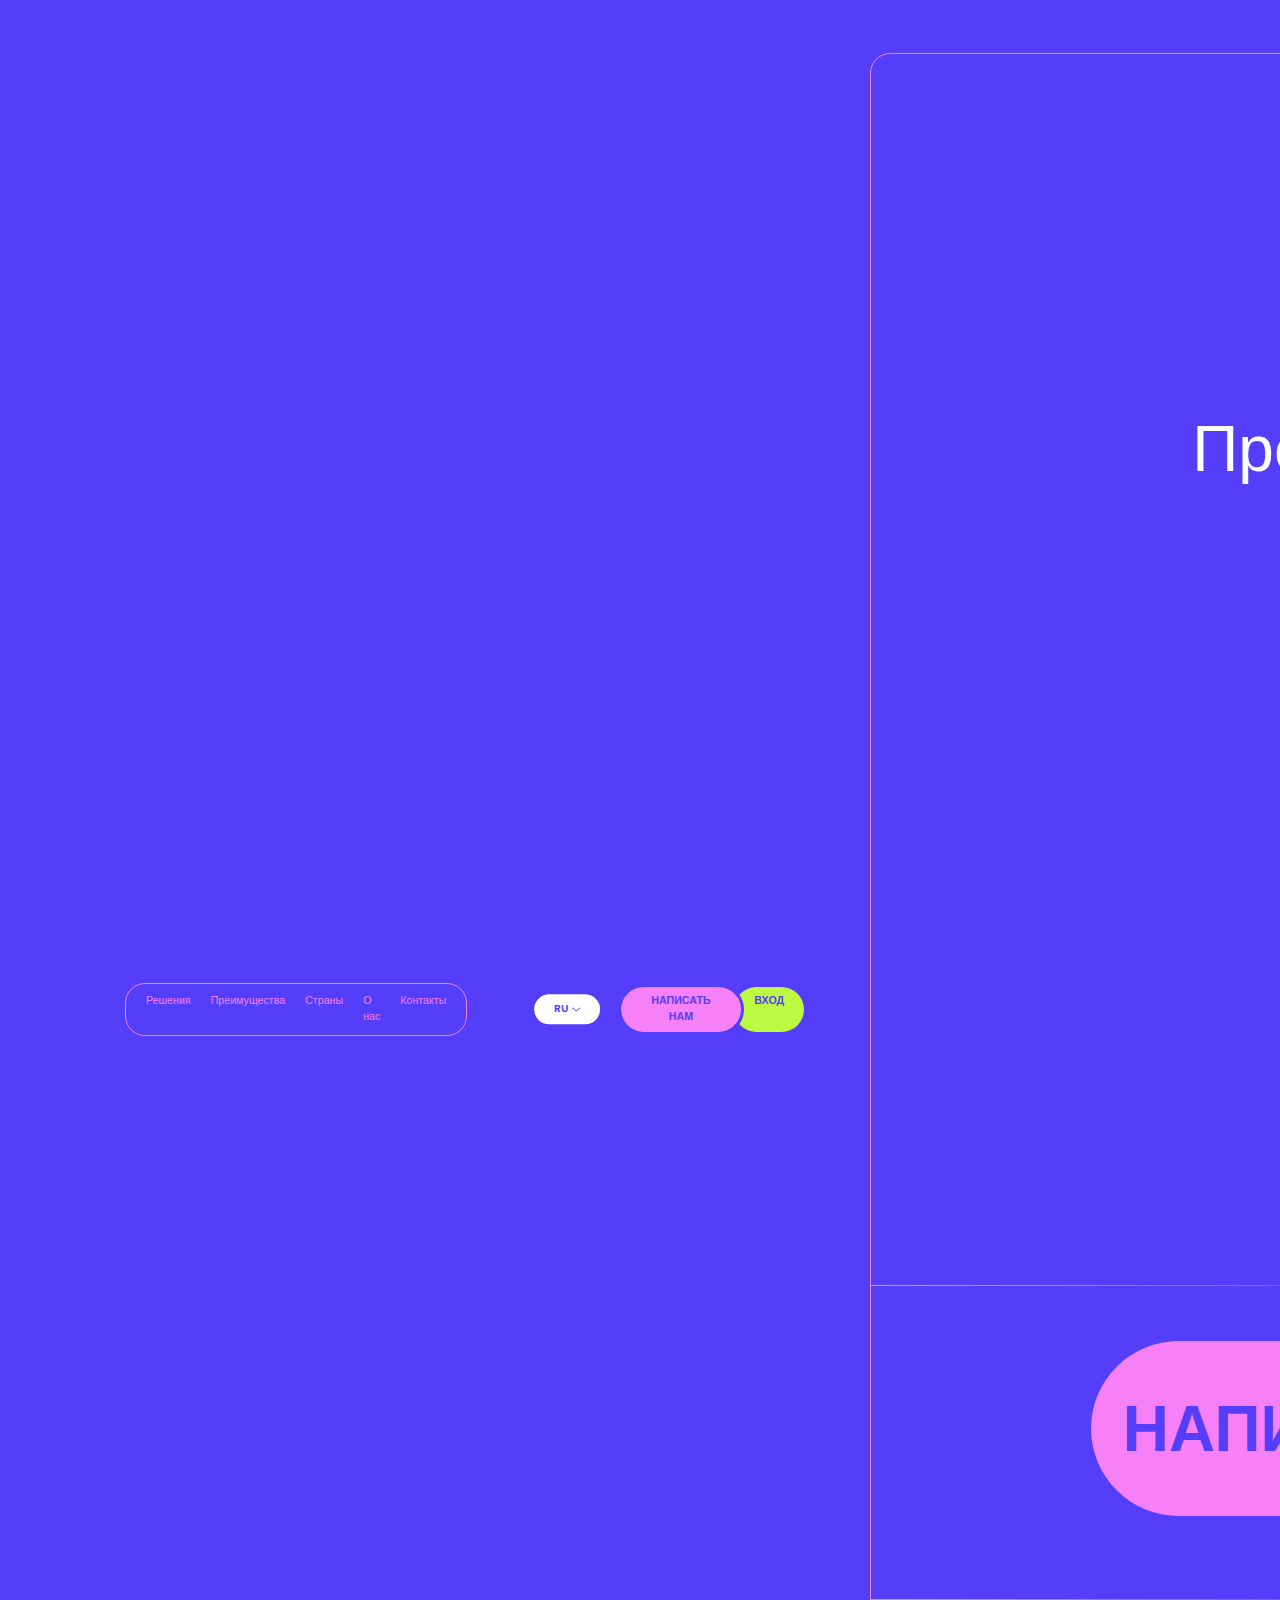
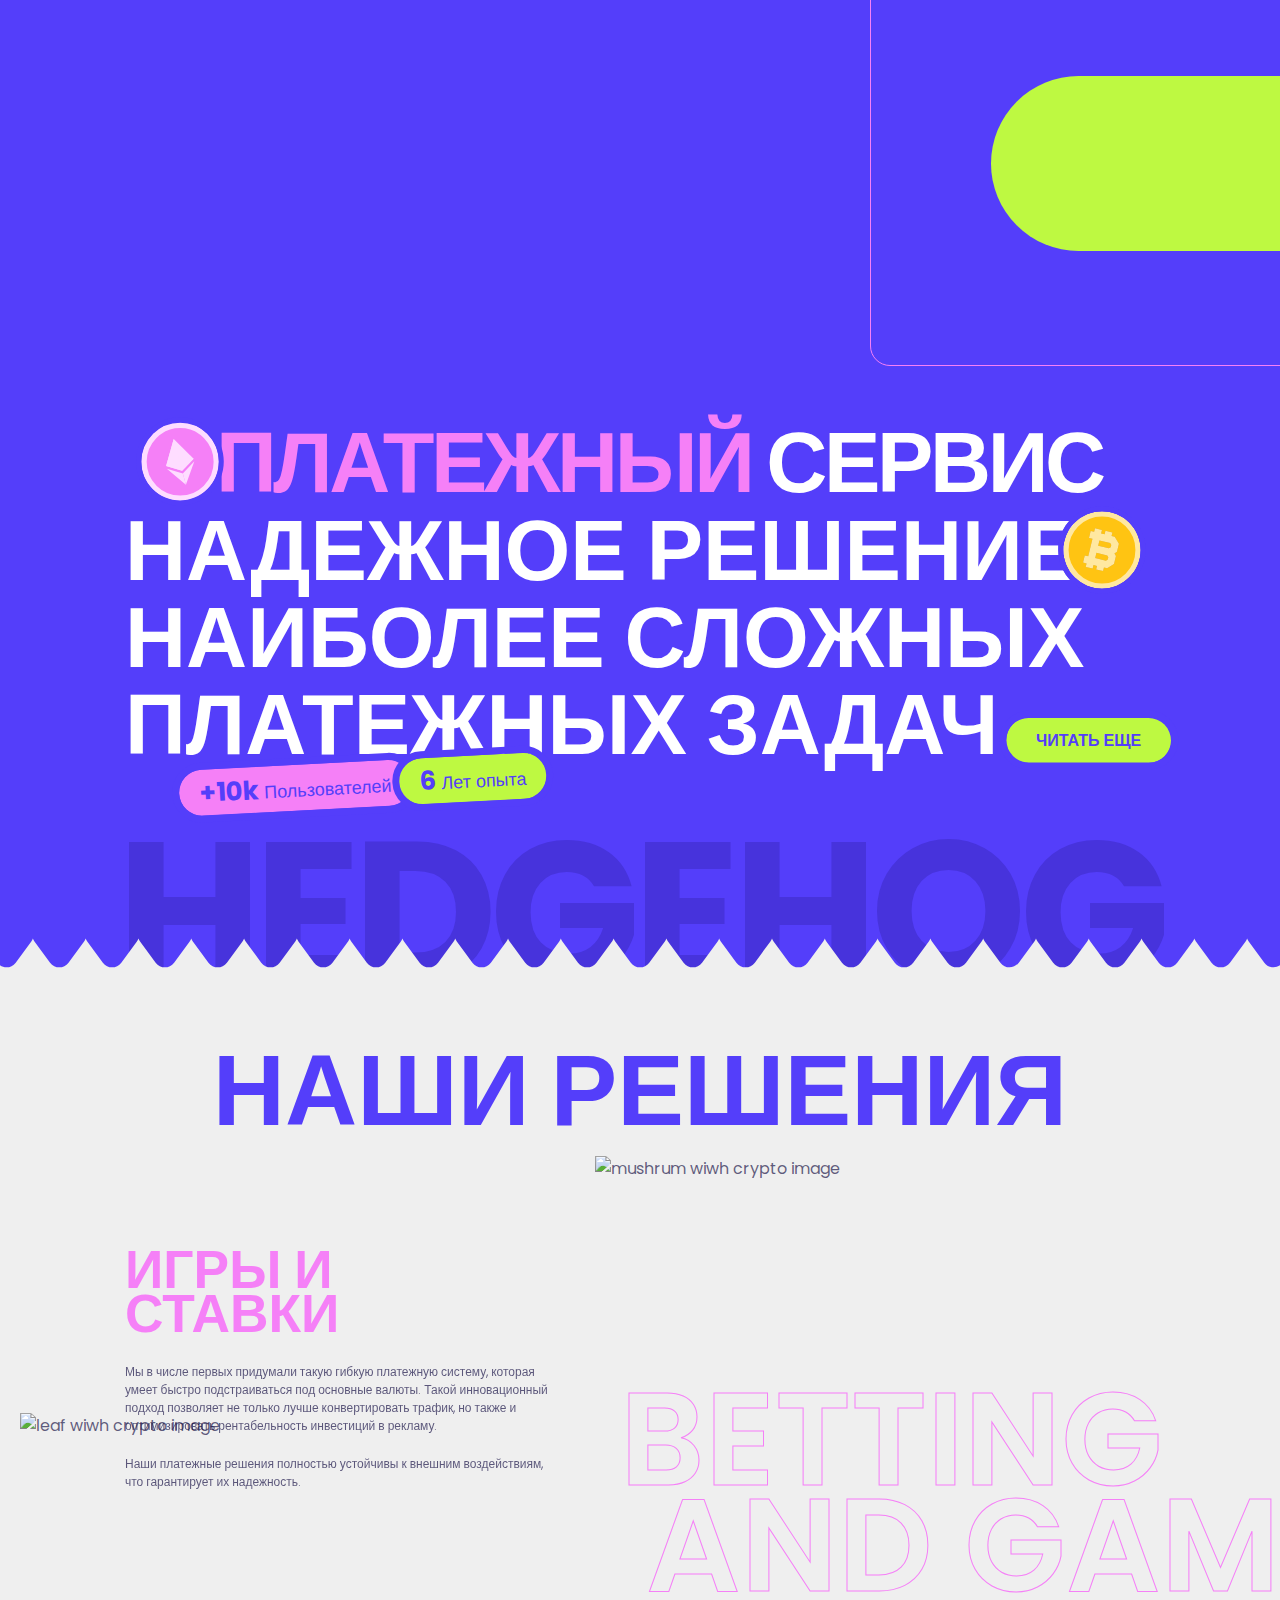
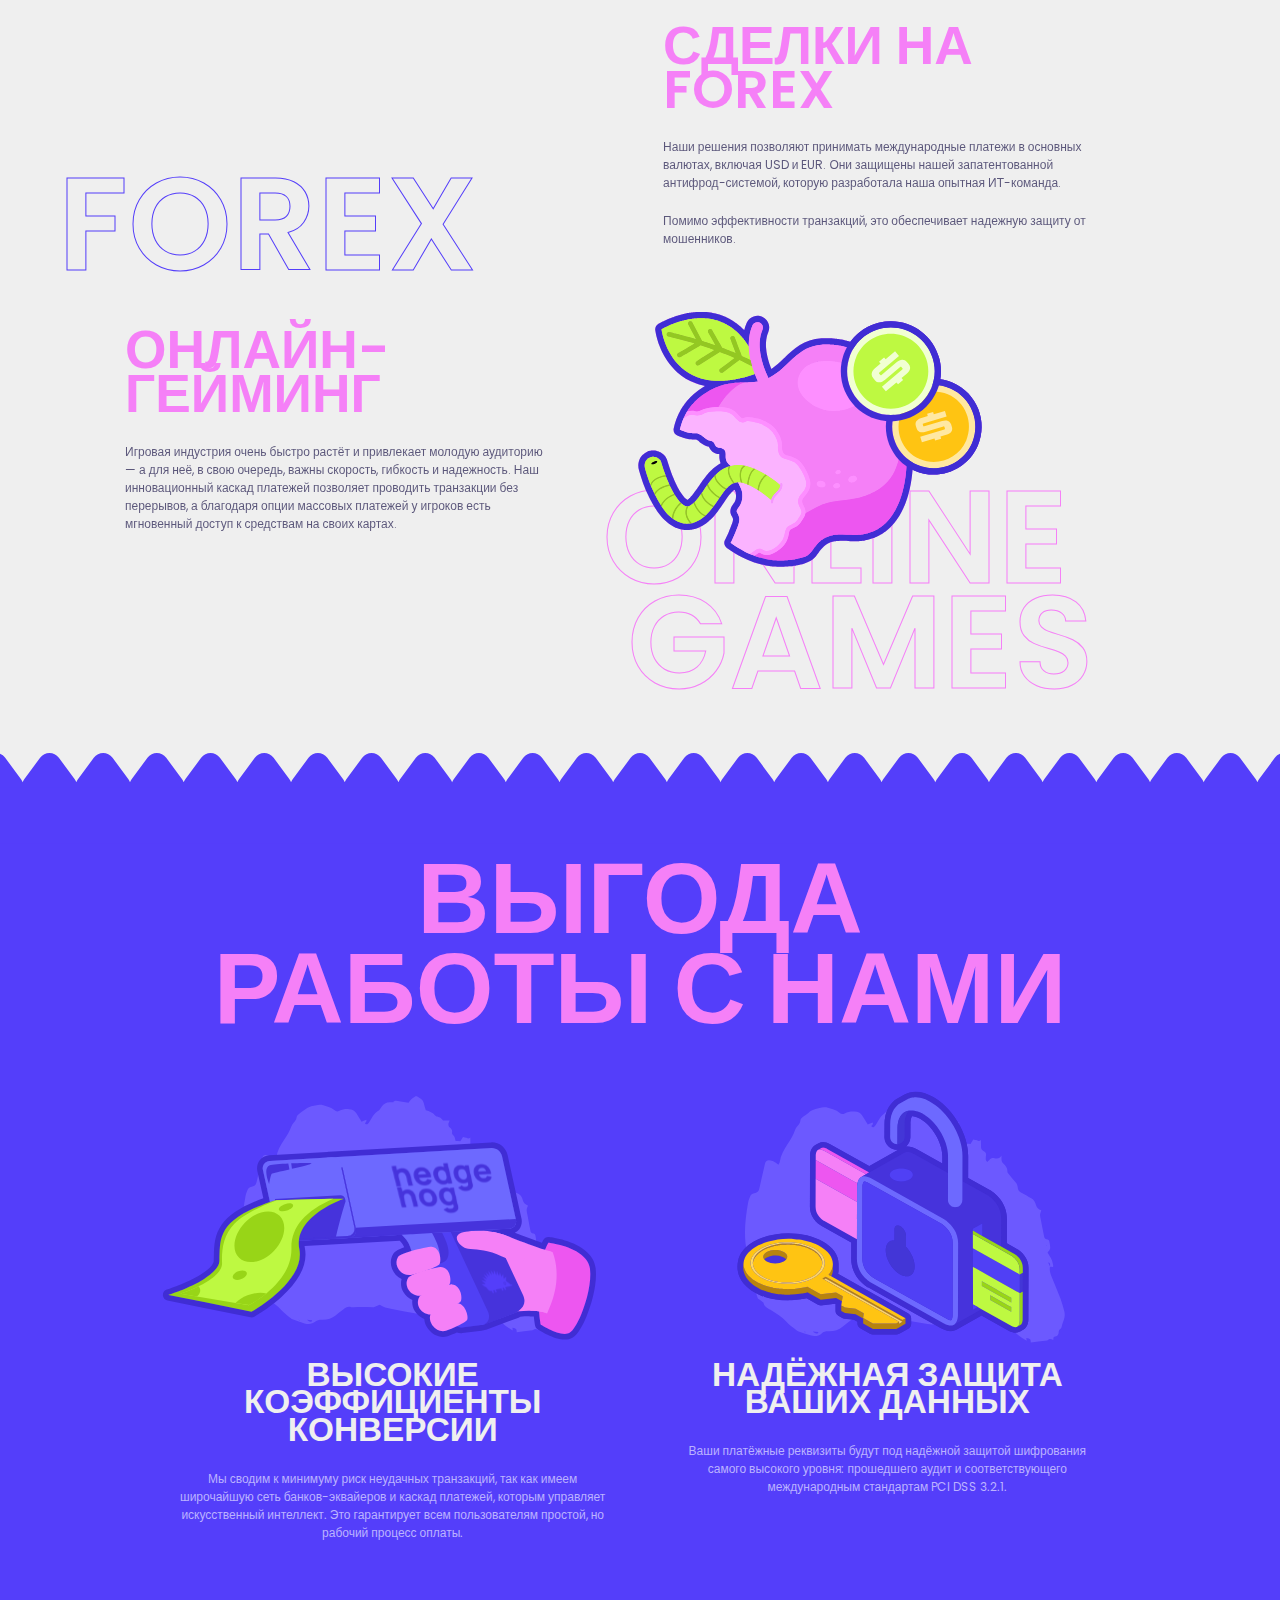
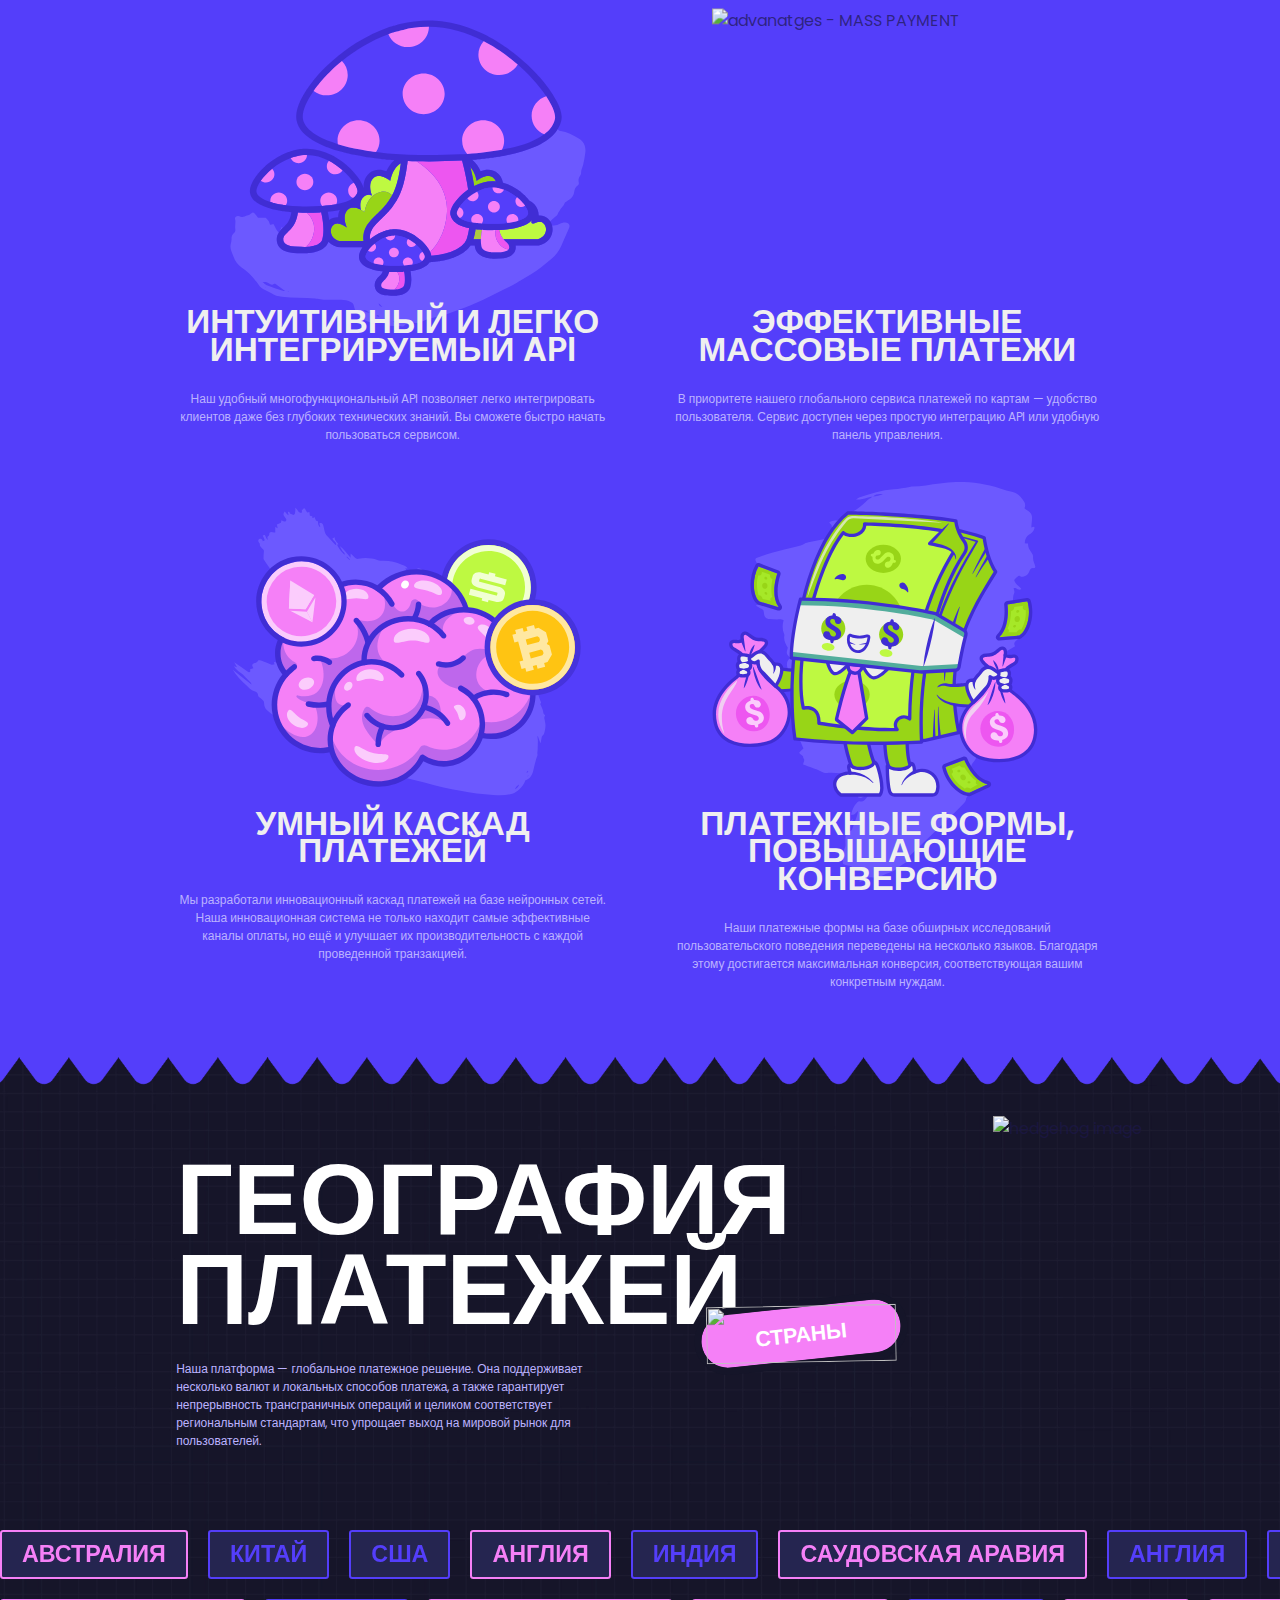
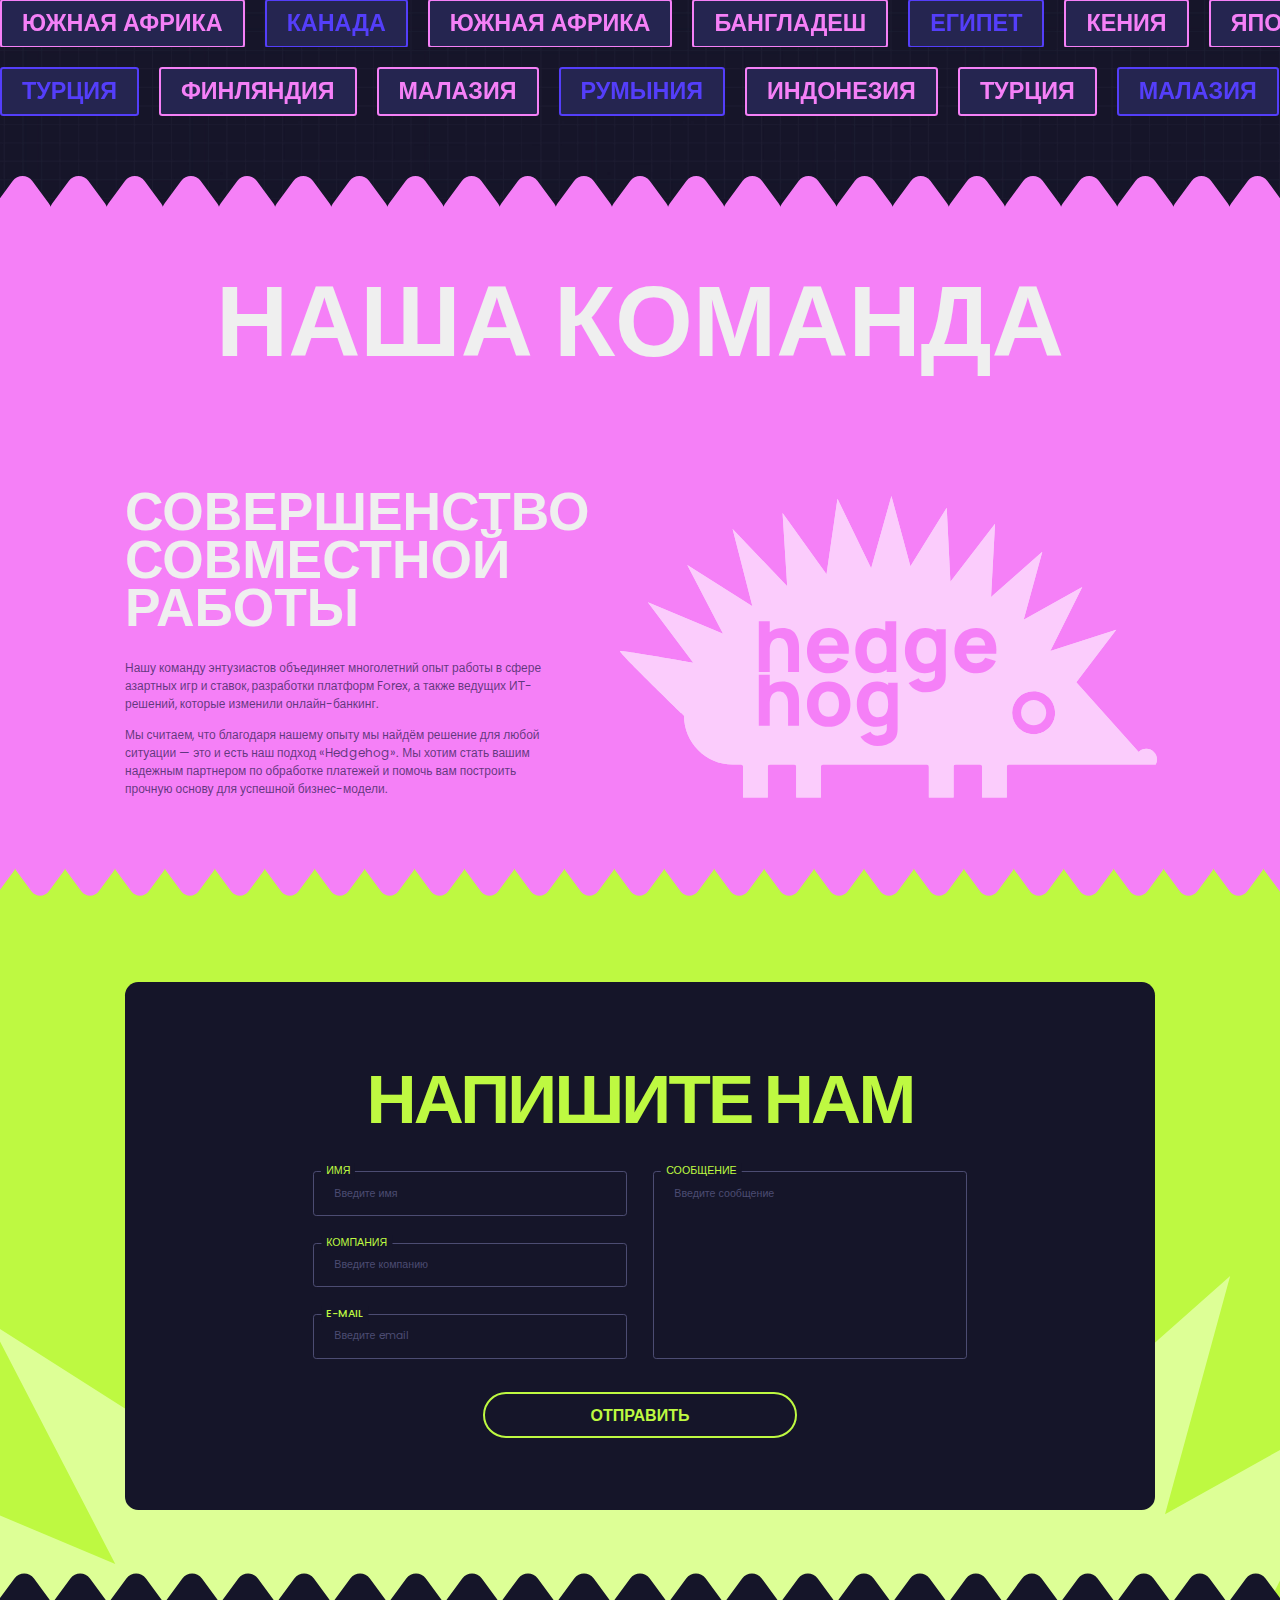
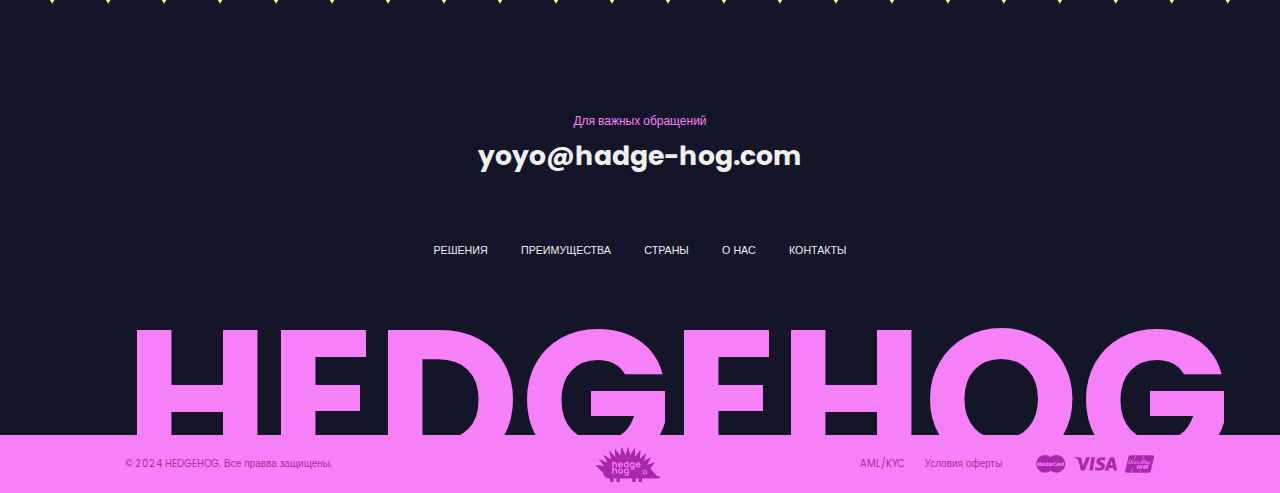
==== commit f917fca1: "Russian text edits" ====
--- a/ru/index.html
+++ b/ru/index.html
@@ -119,7 +119,7 @@
         <div class="offer__inner">
           <h1>
             <span class="bold"><span class="color">Платежный</span> сервис</span>
-            надежное решение наиболее сожных платежных задач
+            надежное решение наиболее сложных платежных задач
           </h1>
         </div>
       </div>
@@ -151,10 +151,10 @@
               <div>
                 <p>
                   Мы в числе первых придумали такую гибкую платежную систему, которая умеет быстро подстраиваться под основные валюты. 
-                  Такой инновационный подход позволяет лучше конвертировать трафик, а заодно оптимизировать рентабельность инвестиций в рекламу. 
+                  Такой инновационный подход позволяет не только лучше конвертировать трафик, но также и оптимизировать рентабельность инвестиций в рекламу. 
                 </p>
                 <p>
-                  Наши платежные решения вполне устойчивы к внешним воздействиям, что гарантирует их надежность.
+                  Наши платежные решения полностью устойчивы к внешним воздействиям, что гарантирует их надежность.
                 </p>
               </div>
             </div>
--- a/assets/css/styles.css
+++ b/assets/css/styles.css
@@ -1,11 +1,3 @@
-@font-face {
-  font-family: "Cera Pro";
-  src: url("../../assets/fonts/CeraPro-Bold.eot");
-  src: url("../../assets/fonts/CeraPro-Bold.eot?#iefix") format("embedded-opentype"), url("../../assets/fonts/CeraPro-Bold.woff2") format("woff2"), url("../../assets/fonts/CeraPro-Bold.woff") format("woff"), url("../../assets/fonts/CeraPro-Bold.ttf") format("truetype");
-  font-weight: bold;
-  font-style: normal;
-  font-display: swap;
-}
 p {
   margin: 0;
   padding: 0;
@@ -124,8 +116,26 @@
   margin-left: auto;
 }
 
+.c-modal {
+  display: none;
+  position: fixed;
+  width: 100%;
+  height: 100%;
+  left: 0;
+  top: 0;
+  background-color: rgba(0, 0, 0, 0.5);
+  z-index: 10;
+  animation: fadeIn 0.3s linear forwards;
+}
+.c-modal.active {
+  display: flex;
+  align-items: center;
+  justify-content: center;
+}
+
 .header {
   position: relative;
+  overflow: hidden;
   background-color: #543EFA;
   padding-bottom: 5.208vw;
 }
@@ -153,6 +163,7 @@
   left: 0;
   bottom: -1.302vw;
   line-height: 0.8em;
+  letter-spacing: -0.04em;
 }
 .header .bg-line {
   width: 100%;
@@ -171,7 +182,7 @@
 .header__el {
   display: flex;
   align-items: center;
-  gap: 4.948vw;
+  gap: 5.148vw;
   height: 100%;
 }
 .header__nav {
@@ -179,7 +190,7 @@
   padding: 0.781vw 1.563vw;
   height: 100%;
   border-radius: 1.563vw;
-  font-family: "Cera Pro", sans-serif;
+  font-family: "Poppins", sans-serif;
 }
 .header__nav ul {
   display: flex;
@@ -190,6 +201,7 @@
   cursor: pointer;
   transition: 0.3s;
   z-index: 5;
+  font-weight: 500;
 }
 .header__nav ul li:hover:before {
   opacity: 1;
@@ -240,18 +252,23 @@
   display: flex;
 }
 .header__contact-us {
-  font-family: "Cera Pro", sans-serif;
+  font-family: "Poppins", sans-serif;
   color: #543EFA;
   background-color: #F580F7;
   font-size: 0.833vw;
   text-transform: uppercase;
-  font-weight: 700;
+  font-weight: 600;
   text-align: center;
   padding: 0.521vw 1.563vw;
   border-radius: 2.344vw;
   position: relative;
   margin-right: -0.521vw;
   transition: 0.3s;
+  transition: 0.3s;
+  cursor: pointer;
+}
+.header__contact-us:hover {
+  background-color: #fff;
 }
 .header__contact-us:before {
   content: "";
@@ -264,17 +281,23 @@
   border: 3px solid #543EFA;
   transform: translate(-50%, -50%);
   border-radius: 2.344vw;
+  pointer-events: none;
 }
 .header__login {
-  font-family: "Cera Pro", sans-serif;
+  font-family: "Poppins", sans-serif;
   color: #543EFA;
   background-color: #BEF941;
   font-size: 0.833vw;
   text-transform: uppercase;
-  font-weight: 700;
+  font-weight: 600;
   text-align: center;
   padding: 0.521vw 1.563vw;
   border-radius: 2.344vw;
+  transition: 0.3s;
+  cursor: pointer;
+}
+.header__login:hover {
+  background-color: #fff;
 }
 .header__burger {
   display: none;
@@ -305,18 +328,16 @@
   z-index: 10;
 }
 .header__mobile-menu {
-  display: none;
   background-color: #543EFA;
-  width: 100%;
-  height: 151.5vw;
-  position: absolute;
-  left: 50%;
-  top: 0%;
+  width: 87.5vw;
+  height: 149.4vw;
   z-index: 10;
   overflow: hidden;
-  transform: translate(-50%, 0);
-  padding: 6.25vw 9.375vw;
+  position: relative;
+  padding: 8.25vw 9.375vw;
+  border: 1px solid #F580F7;
   animation: fadeIn 0.3s linear forwards;
+  border-radius: 1.563vw;
 }
 .header__mobile-menu.active {
   display: block;
@@ -324,7 +345,7 @@
 .header__mobile-menu .close-menu {
   position: absolute;
   right: 13vw;
-  top: 7vw;
+  top: 9vw;
   width: 7.813vw;
   height: 7.813vw;
 }
@@ -333,17 +354,18 @@
   color: #4733DC;
   font-size: 27.5vw;
   position: absolute;
-  left: 12vw;
-  top: 54vw;
+  left: 6vw;
+  top: 52vw;
   transform: rotate(-90deg);
   font-weight: 700;
   z-index: -1;
+  letter-spacing: -0.04em;
 }
 .header__mobile-menu ul {
   padding-top: 2vw;
   color: #fff;
   font-size: 5vw;
-  font-family: "Cera Pro", sans-serif;
+  font-family: "Poppins", sans-serif;
   margin-bottom: 9.375vw;
   text-align: center;
 }
@@ -363,19 +385,20 @@
 .header__mobile-menu-inner span {
   display: block;
   width: 100%;
-  height: 2px;
+  height: 1px;
   background: rgb(245, 128, 247);
   background: linear-gradient(90deg, rgb(245, 128, 247) 0%, rgba(70, 51, 220, 0) 57%);
   position: absolute;
   left: 0;
 }
 .header__mobile-menu-inner span.one {
-  bottom: 66vw;
+  bottom: 53vw;
 }
 .header__mobile-menu-inner span.two {
-  bottom: 38vw;
+  bottom: 28.5vw;
 }
 .header__mobile-menu-contacts {
+  font-family: "Poppins", sans-serif;
   width: 45.313vw;
   text-transform: uppercase;
   border-radius: 9.375vw;
@@ -384,9 +407,11 @@
   text-align: center;
   font-weight: 700;
   color: #543EFA;
+  font-size: 5vw;
 }
 .header__mobile-menu-login {
-  width: 67vw;
+  font-family: "Poppins", sans-serif;
+  width: 69vw;
   margin: 0 auto;
   background-color: #BEF941;
   text-transform: uppercase;
@@ -395,6 +420,7 @@
   padding: 3.125vw 0;
   text-align: center;
   font-weight: 700;
+  font-size: 5vw;
 }
 
 .offer {
@@ -405,6 +431,9 @@
   font-weight: 600;
   text-indent: 7.1vw;
   line-height: 6.823vw;
+}
+.offer h1 br {
+  display: none;
 }
 .offer .etherium-icon {
   position: absolute;
@@ -429,11 +458,16 @@
   text-align: center;
   text-transform: uppercase;
   color: #543EFA;
-  font-weight: 700;
+  font-weight: 600;
   font-size: 1.25vw;
   position: absolute;
   right: 17vw;
   bottom: 11.5vw;
+  transition: 0.3s;
+  cursor: pointer;
+}
+.offer__readmore:hover {
+  background-color: #fff;
 }
 .offer__readmore:before {
   content: "";
@@ -446,6 +480,7 @@
   border: 3px solid #543EFA;
   transform: translate(-50%, -50%);
   border-radius: 2.344vw;
+  pointer-events: none;
   border: 7px solid #543EFA;
 }
 .offer__advanatges {
@@ -479,6 +514,7 @@
   border: 3px solid #543EFA;
   transform: translate(-50%, -50%);
   border-radius: 2.344vw;
+  pointer-events: none;
   border: 7px solid #543EFA;
   border-radius: 2.969vw;
 }
@@ -500,6 +536,7 @@
   border: 3px solid #543EFA;
   transform: translate(-50%, -50%);
   border-radius: 2.344vw;
+  pointer-events: none;
   border: 7px solid #543EFA;
   border-radius: 2.969vw;
 }
@@ -510,7 +547,7 @@
 }
 .languages__container {
   position: relative;
-  font-family: "Cera Pro", sans-serif;
+  font-family: "Poppins", sans-serif;
   color: #543EFA;
   text-transform: uppercase;
   background: #fff;
@@ -519,7 +556,7 @@
   padding: 0.521vw 1.563vw;
   display: flex;
   align-items: center;
-  font-weight: 700;
+  font-weight: 600;
   gap: 0.25vw;
   border: 1px solid transparent;
   transition: 0.3s;
@@ -536,6 +573,7 @@
   border: 3px solid #543EFA;
   transform: translate(-50%, -50%);
   border-radius: 2.344vw;
+  pointer-events: none;
 }
 .languages__container > img {
   width: 0.781vw;
@@ -549,10 +587,10 @@
   width: 100%;
   left: 0;
   top: 100%;
-  transform: translateY(-35%);
+  transform: translateY(-30%);
   background-color: #fff;
-  padding: 0.521vw 0.938vw;
-  padding-top: 2.5vw;
+  padding: 0.321vw 0.938vw 0.6vw;
+  padding-top: 2.2vw;
   color: #543EFA;
   border-radius: 0.5vw;
   z-index: 1;
@@ -560,14 +598,15 @@
   transition: opacity 0.3s;
 }
 .languages ul li {
-  font-family: "Cera Pro", sans-serif;
+  font-family: "Poppins", sans-serif;
   font-size: 0.833vw;
   text-transform: uppercase;
   line-height: 0.9em;
   transition: color 0.3s;
+  font-weight: 600;
 }
 .languages ul li:not(:last-child) {
-  margin-bottom: 0.65vw;
+  margin-bottom: 0.75vw;
 }
 .languages ul li:hover {
   color: #F580F7;
@@ -583,11 +622,11 @@
 }
 
 .solutions {
-  padding: 8.333vw 0 7.813vw;
+  padding: 8.333vw 0 5.813vw;
   position: relative;
   overflow: hidden;
   margin-top: -3vw;
-  background: url("../images/bg-gray.webp") no-repeat 50% 17%/cover;
+  background: url("../images/bg-gray.svg") no-repeat 50% 17%/cover;
 }
 .solutions__img {
   position: absolute;
@@ -635,9 +674,12 @@
 .solutions__item-with-image.forex .desktop {
   display: block;
 }
+.solutions__item-with-image.forex .tablet {
+  display: none;
+}
 .solutions__item-with-image.online {
   right: 14.5vw;
-  bottom: 9.5vw;
+  bottom: 7.5vw;
 }
 .solutions__item-with-image.mb-30 {
   margin-bottom: 3.646vw;
@@ -655,25 +697,25 @@
   position: relative;
 }
 .solutions__item-with-image-inner.betting img {
-  width: 33.333vw;
-  height: 27.083vw;
-  position: absolute;
-  left: 2vw;
-  top: -17vw;
+  width: 39.333vw;
+  height: 31.083vw;
+  position: absolute;
+  left: -2vw;
+  top: -18vw;
 }
 .solutions__item-with-image-inner.forex img {
-  width: 35.677vw;
-  height: 22.917vw;
-  position: absolute;
-  left: 0;
+  width: 41.677vw;
+  height: 38.917vw;
+  position: absolute;
+  left: -3vw;
+  top: -28vw;
+}
+.solutions__item-with-image-inner.online img {
+  width: 36.625vw;
+  height: 31.229vw;
+  position: absolute;
+  left: -2vw;
   top: -20vw;
-}
-.solutions__item-with-image-inner.online img {
-  width: 30.625vw;
-  height: 23.229vw;
-  position: absolute;
-  left: 2vw;
-  top: -17vw;
 }
 .solutions__header {
   max-width: 33.431vw;
@@ -685,7 +727,7 @@
   color: #F580F7;
   font-weight: 600;
   text-transform: uppercase;
-  line-height: 0.8em;
+  line-height: 0.825em;
   margin-bottom: 2.083vw;
 }
 .solutions__header div > p {
@@ -701,7 +743,7 @@
   padding: 7.813vw 0 7.813vw;
   position: relative;
   margin-top: -3vw;
-  background: url("../images/bg-blue.webp") no-repeat 50% 0%/cover;
+  background: url("../images/bg-blue.svg") no-repeat 50% 0%/cover;
 }
 .advantages h2 {
   color: #F580F7;
@@ -723,20 +765,21 @@
   transform: translateY(-50%);
 }
 .advantages__item:nth-child(1) img {
-  width: 43.542vw;
-  height: 36.615vw;
+  width: 33.542vw;
+  height: 34.615vw;
   left: 0;
-  top: -72%;
+  top: -27vw;
   z-index: 1;
+  transform: scale(1.2);
 }
 .advantages__item:nth-child(2) img {
   width: 30.573vw;
-  height: 23.438vw;
-  left: 0;
-  top: -100%;
+  height: 26.438vw;
+  left: 3vw;
+  top: -12vw;
 }
 .advantages__item:nth-child(3) img {
-  width: 33.333vw;
+  width: 31.333vw;
   height: 27.604vw;
   left: 3vw;
   top: -9vw;
@@ -773,7 +816,7 @@
   font-size: 2.604vw;
   color: #EFEFEF;
   font-weight: 600;
-  line-height: 0.8em;
+  line-height: 0.82em;
   margin-bottom: 2.083vw;
 }
 .advantages__item p {
@@ -828,6 +871,9 @@
 }
 .geography__mobile-content {
   padding-top: 10vw;
+  display: none;
+}
+.geography__title br {
   display: none;
 }
 .geography__mobile-text {
@@ -853,7 +899,7 @@
   top: 0;
 }
 .geography__content .swiper-wrapper {
-  gap: 30px;
+  gap: 1.563vw;
 }
 .geography__content.mb-30 {
   margin-bottom: 1.563vw;
@@ -864,15 +910,16 @@
   display: flex;
   align-items: center;
   justify-content: center;
+  background-color: #252550;
   font-size: 1.823vw;
   font-weight: 600;
   text-transform: uppercase;
-  padding: 1.042vw 1.563vw;
-  line-height: 1em;
+  padding: 0.922vw 1.563vw;
+  line-height: 0.9em;
   border-radius: 0.26vw;
-  flex-shrink: 0;
   min-width: -moz-max-content;
   min-width: max-content;
+  flex-shrink: 100 !important;
 }
 .geography__item_pink {
   color: #F580F7;
@@ -913,7 +960,7 @@
   font-size: 1.667vw;
   background-color: #F580F7;
   text-transform: uppercase;
-  font-family: "Cera Pro", sans-serif;
+  font-family: "Poppins", sans-serif;
   font-weight: 600;
   border-radius: 4.688vw;
   padding: 0.96vw 0;
@@ -930,6 +977,7 @@
   border: 3px solid #543EFA;
   transform: translate(-50%, -50%);
   border-radius: 2.344vw;
+  pointer-events: none;
   border: 7px solid #151529;
   border-radius: 2.969vw;
 }
@@ -961,12 +1009,12 @@
   padding: 7.813vw 0 9.473vw;
   position: relative;
   margin-top: -3vw;
-  background: url("../images/bg-pink.webp") no-repeat 50% 0%/cover;
+  background: url("../images/bg-pink.svg") no-repeat 50% 0%/cover;
 }
 .team h2 {
   text-align: center;
   color: #EFEFEF;
-  margin-bottom: 4.688vw;
+  margin-bottom: 9.588vw;
 }
 .team__content {
   display: flex;
@@ -998,7 +1046,7 @@
   overflow: hidden;
   padding: 8.908vw 0 8.008vw;
   margin-top: -4vw;
-  background: url("../images/bg-green.webp") no-repeat 50% 0%/cover;
+  background: url("../images/bg-green.svg") no-repeat 50% 0%/cover;
 }
 .contacts__img {
   position: absolute;
@@ -1035,27 +1083,36 @@
   color: #4C4C72;
   border-radius: 0.25vw;
   background: transparent;
+  font-family: "Poppins", sans-serif;
   box-sizing: border-box;
   width: 100%;
+  transition: 0.3s;
 }
 .contacts__form-field.required {
   border: 1px solid red;
 }
 .contacts__form-field::-moz-placeholder {
   color: #4C4C72;
-  font-family: "Poppins", sans-serif;
 }
 .contacts__form-field::placeholder {
   color: #4C4C72;
-  font-family: "Poppins", sans-serif;
 }
 .contacts__form-field:active, .contacts__form-field:focus {
   border: none;
   outline: none;
-  border: 1px solid #4C4C72;
+  border: 1px solid #F580F7;
+  transition: 0.3s;
+}
+.contacts__form-field:active + label, .contacts__form-field:focus + label {
+  color: #F580F7;
+  transition: 0.3s;
+}
+.contacts__form-field:active + span, .contacts__form-field:focus + span {
+  color: #F580F7;
+  transition: 0.3s;
 }
 .contacts__form-field.textarea {
-  height: 13.6vw;
+  height: 100%;
   resize: none;
 }
 .contacts__form-item {
@@ -1074,13 +1131,15 @@
 }
 .contacts__form-label {
   position: absolute;
+  transition: 0.3s;
   left: 1vw;
   top: 0;
   text-transform: uppercase;
   color: #BEF941;
   transform: translate(0%, -50%);
   font-size: 0.833vw;
-  font-family: "Cera Pro", sans-serif;
+  font-family: "Poppins", sans-serif;
+  font-weight: 500;
 }
 .contacts__form-label:before {
   content: "";
@@ -1102,18 +1161,24 @@
   margin-bottom: 2.604vw;
 }
 .contacts__form-button {
-  font-family: "Cera Pro", sans-serif;
+  font-family: "Poppins", sans-serif;
   color: #BEF941;
   text-transform: uppercase;
   text-align: center;
-  font-weight: 700;
+  font-weight: 600;
   border: 2px solid #BEF941;
   border-radius: 3.646vw;
   display: block;
   width: 24.479vw;
-  padding: 0.781vw 0;
+  padding: 0.681vw 0;
   margin: 0 auto;
   background: transparent;
+  font-size: 1.25vw;
+  transition: 0.3s;
+}
+.contacts__form-button:hover {
+  color: #F580F7;
+  border-color: #F580F7;
 }
 .contacts__form-success {
   position: absolute;
@@ -1174,7 +1239,7 @@
   overflow: hidden;
   padding: 11.708vw 0 0;
   margin-top: -4vw;
-  background: url("../images/bg-black.webp") no-repeat 50% 0%/cover;
+  background: url("../images/bg-black.svg") no-repeat 50% 0%/cover;
   z-index: 10;
 }
 .footer__text {
@@ -1200,7 +1265,7 @@
   justify-content: center;
   gap: 2.604vw;
   color: #EFEFEF;
-  font-family: "Cera Pro", sans-serif;
+  font-family: "Poppins", sans-serif;
   margin-bottom: 5.208vw;
 }
 .footer__menu li {
@@ -1213,7 +1278,7 @@
   color: #F580F7;
 }
 .footer__word {
-  font-size: 15.052vw;
+  font-size: 15.452vw;
   color: #F580F7;
   font-weight: 700;
   text-transform: uppercase;
@@ -1292,7 +1357,8 @@
     font-size: 4.796vw;
   }
   .header .word {
-    font-size: 17.784vw;
+    font-size: 19.184vw;
+    left: -0.7vw;
   }
   .header__wrapper {
     position: relative;
@@ -1337,12 +1403,13 @@
   .header__top {
     padding-top: 4.796vw;
     align-items: center;
+    padding-bottom: 0;
   }
   .header__logo {
     width: 13.189vw;
     height: 7.434vw;
   }
-  .header__burger {
+  .header__burger.tablet {
     display: block;
   }
   .header__contact-us {
@@ -1359,6 +1426,12 @@
     font-size: 1.918vw;
     border-radius: 5.396vw;
   }
+  .header__box {
+    gap: 3.563vw;
+  }
+  .header__el {
+    gap: 7.148vw;
+  }
   .languages__container {
     padding: 1.4vw 3.597vw;
     font-size: 1.918vw;
@@ -1381,27 +1454,36 @@
     margin-bottom: 1.199vw;
   }
   .offer {
-    padding: 3.204vw 0 17.021vw;
+    padding: 7.304vw 0 18.021vw;
+  }
+  .offer h1 {
+    text-indent: 6.1vw;
+  }
+  .offer h1 span.bold {
+    font-size: 9.1vw;
   }
   .offer .etherium-icon {
-    left: 6.5vw;
+    left: 5.5vw;
+    top: 5.6vw;
   }
   .offer .bitcoin-img {
-    right: 17.5vw;
+    right: 17vw;
+    top: 14vw;
   }
   .offer__readmore {
-    padding: 1.199vw 3.597vw;
+    padding: 0.96vw 3.197vw;
     font-size: 1.918vw;
     border-radius: 5.396vw;
-    right: 8vw;
+    right: 10vw;
     bottom: 17vw;
   }
   .offer__readmore:before {
     border-radius: 5.396vw;
+    border-width: 4px;
   }
   .offer__advanatges {
     left: 7vw;
-    bottom: 12vw;
+    bottom: 13vw;
   }
   .offer__advanatges-users {
     padding: 0.4vw 2.158vw;
@@ -1412,7 +1494,7 @@
     font-size: 2.758vw;
   }
   .offer__advanatges-users:before {
-    border-radius: 5.396vw;
+    border-width: 4px;
   }
   .offer__advanatges-experiance {
     padding: 0.4vw 2.158vw;
@@ -1420,6 +1502,9 @@
     font-size: 1.918vw;
     transform: translateX(-5px);
   }
+  .offer__advanatges-experiance:before {
+    border-width: 4px;
+  }
   .offer__advanatges-experiance span {
     font-size: 2.758vw;
   }
@@ -1428,26 +1513,50 @@
   }
   .solutions {
     margin-top: -5vw;
+    padding: 8.33vw 0 10.333vw;
     overflow: hidden;
+    background: url("../images/bg-gray-tablet.svg") no-repeat 50% 17%/cover;
   }
   .solutions .transparent-text {
     font-size: 13.189vw;
   }
+  .solutions__content {
+    padding-top: 6vw;
+  }
+  .solutions__item.mb-180 {
+    margin-bottom: 22vw;
+  }
+  .solutions__item.mb-230 {
+    margin-bottom: 5.979vw;
+  }
   .solutions__item-with-image.betting {
     right: -21vw;
-    top: 45vw;
+    top: 53vw;
   }
   .solutions__item-with-image.betting img {
-    width: 46.763vw;
-    height: 36.091vw;
+    width: 49.763vw;
+    height: 45.091vw;
+    top: -32vw;
+    left: -8vw;
   }
   .solutions__item-with-image.forex {
     margin-left: -7.208vw;
+    margin-top: -10vw;
+  }
+  .solutions__item-with-image.forex .desktop {
+    display: none;
+  }
+  .solutions__item-with-image.forex .tablet {
+    display: block;
+  }
+  .solutions__item-with-image.forex .mobile {
+    display: none;
   }
   .solutions__item-with-image.forex img {
     width: 46.763vw;
-    height: 36.091vw;
-    top: -31vw;
+    height: 38.091vw;
+    top: -34vw;
+    left: 4vw;
   }
   .solutions__item-with-image.online {
     right: -4.5vw;
@@ -1455,9 +1564,9 @@
   }
   .solutions__item-with-image.online img {
     width: 38.969vw;
-    height: 29.376vw;
-    left: -4vw;
-    top: -20vw;
+    height: 39.376vw;
+    left: -6vw;
+    top: -25vw;
   }
   .solutions__header {
     max-width: 45.564vw;
@@ -1469,11 +1578,12 @@
     margin-bottom: 2.398vw;
   }
   .solutions__header > div > p {
-    font-size: 1.679vw;
+    font-size: 1.699vw;
   }
   .advantages {
-    padding: 7.813vw 0 10.813vw;
+    padding: 11.813vw 0 13.813vw;
     overflow: hidden;
+    background: url("../images/bg-blue-tablet.svg") no-repeat 50% 0%/cover;
   }
   .advantages h2 {
     margin-bottom: 14.388vw;
@@ -1483,6 +1593,9 @@
   }
   .advantages__item {
     max-width: 100%;
+  }
+  .advantages__item h4 {
+    margin-bottom: 2.4vw;
   }
   .advantages__item img {
     transform: translateY(0%);
@@ -1493,15 +1606,16 @@
     right: -3vw;
     top: -13vw;
     left: auto;
-    rotate: 28deg;
+    rotate: 21deg;
   }
   .advantages__item:nth-child(2) .advantages__item-text {
     margin-left: auto;
   }
   .advantages__item:nth-child(2) img {
-    top: -4vw;
-    width: 40.168vw;
-    height: 30.695vw;
+    top: -13vw;
+    width: 45.168vw;
+    height: 37.695vw;
+    left: -5vw;
   }
   .advantages__item:nth-child(3) img {
     width: 43.165vw;
@@ -1550,10 +1664,15 @@
   }
   .geography {
     margin-top: -6vw;
-    padding: 12.906vw 0 10.656vw;
+    padding: 12.906vw 0 11.856vw;
+    background: url("../images/geography-bg-tablet.svg") no-repeat 50% 0/cover;
   }
   .geography__title {
     padding-left: 7vw;
+    max-width: 73.615vw;
+  }
+  .geography__title h2 {
+    margin-bottom: 3.553vw;
   }
   .geography__title p {
     font-size: 1.679vw;
@@ -1562,11 +1681,12 @@
   .geography__image {
     height: 24.82vw;
     width: 21.583vw;
-    top: 13vw;
+    top: 20vw;
   }
   .geography__box {
-    right: -1vw;
-    bottom: 8vw;
+    right: 2vw;
+    bottom: 13vw;
+    transform: rotate(-5deg);
   }
   .geography__button {
     font-size: 2.398vw;
@@ -1574,6 +1694,9 @@
     height: 5.396vw;
     padding: 1.3vw 0;
   }
+  .geography__button:before {
+    border-radius: 6.715vw;
+  }
   .geography__button img {
     width: 18.844vw;
     height: 5.685vw;
@@ -1583,6 +1706,10 @@
     padding: 1.299vw 2.518vw;
     border-radius: 0.6vw;
   }
+  .team {
+    padding: 11.813vw 0 12.073vw;
+    background: url("../images/bg-pink-tablet.svg") no-repeat 50% 0%/cover;
+  }
   .team__info p {
     font-size: 1.679vw;
   }
@@ -1597,8 +1724,12 @@
     max-width: 45vw;
   }
   .contacts {
-    padding: 15.908vw 0 12.008vw;
+    padding: 13.908vw 0 12.008vw;
     margin-top: -6vw;
+    background: url("../images/bg-green-tablet.svg") no-repeat 50% 0%/cover;
+  }
+  .contacts .wrapper {
+    max-width: 94.227vw;
   }
   .contacts__img {
     width: 218.825vw;
@@ -1613,19 +1744,20 @@
   }
   .contacts__container {
     padding: 5.995vw 0;
+    border-radius: 2.398vw;
   }
   .contacts__content {
     max-width: 66.547vw;
   }
   .contacts__form-button {
     width: 100%;
-    padding: 1.799vw 0;
+    padding: 1.599vw 0;
     font-size: 2.878vw;
   }
   .contacts__form-wrapper {
     flex-direction: column;
     align-items: center;
-    margin-bottom: 5.995vw;
+    margin-bottom: 5.795vw;
   }
   .contacts__form-item {
     max-width: 100%;
@@ -1633,22 +1765,30 @@
   .contacts__form-field {
     padding: 2.518vw 3.597vw;
     font-size: 1.918vw;
+    border-radius: 0.6vw;
   }
   .contacts__form-field::-moz-placeholder {
     font-size: 1.918vw;
   }
   .contacts__form-field::placeholder {
     font-size: 1.918vw;
+  }
+  .contacts__form-field.textarea {
+    height: 23vw;
   }
   .contacts__form-label {
     font-size: 1.918vw;
     border-radius: 0.6vw;
+    left: 3.7vw;
   }
   .contacts__form-row:not(:last-child) {
     margin-bottom: 4.796vw;
   }
   .contacts__form-row.textarea {
     margin-top: 2.5vw;
+  }
+  .footer {
+    background: url("../images/bg-black-tablet.svg") no-repeat 50% 0%/cover;
   }
   .footer__text {
     font-size: 2.158vw;
@@ -1667,11 +1807,15 @@
   }
   .footer__word {
     font-size: 17.784vw;
+    margin-bottom: -4vw;
   }
   .footer__logo {
     width: 8.753vw;
     height: 4.916vw;
     order: -1;
+  }
+  .footer__bottom {
+    padding: 2vw 0;
   }
   .footer__bottom-inner p {
     font-size: 1.439vw;
@@ -1704,23 +1848,30 @@
     padding: 0 6.25vw;
   }
   h2 {
-    font-size: 12.5vw;
+    font-size: 10.3vw;
   }
   h3 {
     font-size: 9.375vw;
   }
   .header .word {
-    font-size: 18vw;
+    font-size: 20vw;
+    margin-left: -2vw;
   }
   .header__top {
-    padding-top: 12.821vw;
+    padding-top: 15.5vw;
   }
   .header__logo {
-    width: 31.25vw;
+    width: 31vw;
     height: 17.188vw;
   }
   .header__box {
     display: none;
+  }
+  .header__burger.tablet {
+    display: none;
+  }
+  .header__burger.mobile {
+    display: block;
   }
   .header__burger span {
     width: 7.813vw;
@@ -1730,15 +1881,18 @@
     margin-bottom: 1.563vw;
   }
   .offer {
-    padding: 9.313vw 0 25.875vw;
+    padding: 9.613vw 0 27.875vw;
   }
   .offer__advanatges {
-    bottom: 18vw;
+    bottom: 19vw;
   }
   .offer h1 {
     line-height: 0.8em;
     text-indent: 12.5vw;
     font-size: 12.5vw;
+  }
+  .offer h1 br {
+    display: block;
   }
   .offer h1 span {
     font-size: 16.56vw;
@@ -1749,6 +1903,7 @@
     line-height: 0.8em;
     margin-bottom: 3.125vw;
     display: block;
+    line-height: 0.85em;
   }
   .offer .etherium-icon {
     width: 20.75vw;
@@ -1759,8 +1914,8 @@
   .offer .bitcoin-img {
     width: 15.75vw;
     height: 15.75vw;
-    right: 16.5vw;
-    top: 40%;
+    right: 14.5vw;
+    top: 48%;
   }
   .offer__readmore {
     display: none;
@@ -1769,6 +1924,7 @@
     padding: 0.05vw 4.675vw;
     border-radius: 9.375vw;
     font-size: 4.375vw;
+    letter-spacing: -0.04em;
   }
   .offer__advanatges-users:before {
     border: 3px solid #543EFA;
@@ -1794,8 +1950,9 @@
     border-radius: 9.375vw;
   }
   .solutions {
-    padding: 25.333vw 0 20.813vw;
-    margin-top: -14vw;
+    padding: 16.333vw 0 17.813vw;
+    margin-top: -6vw;
+    background: url("../images/bg-gray-mobile.svg") no-repeat 50% 17%/cover;
   }
   .solutions__header {
     padding-right: 10px;
@@ -1811,6 +1968,9 @@
   .solutions__header > div > p:not(:last-child) {
     margin-bottom: 3.125vw;
   }
+  .solutions__content {
+    padding-top: 9.6vw;
+  }
   .solutions .transparent-text {
     font-size: 25vw;
   }
@@ -1819,6 +1979,9 @@
   }
   .solutions__item.mb-180 {
     margin-bottom: 100.25vw;
+  }
+  .solutions__item.mb-230 {
+    margin-bottom: 15.579vw;
   }
   .solutions__item-with-image {
     position: static;
@@ -1839,12 +2002,12 @@
   .solutions__item-with-image.betting img {
     width: 84.375vw;
     height: 75.625vw;
-    left: 18vw;
-    top: -47vw;
+    left: 14vw;
+    top: -49vw;
   }
   .solutions__item-with-image.forex {
     margin-left: 0;
-    padding-top: 58vw;
+    padding-top: 68vw;
   }
   .solutions__item-with-image.forex .mobile {
     display: block;
@@ -1852,28 +2015,34 @@
   .solutions__item-with-image.forex .desktop {
     display: none;
   }
+  .solutions__item-with-image.forex .tablet {
+    display: none;
+  }
   .solutions__item-with-image.forex img {
-    width: 78.125vw;
-    height: 75vw;
-    top: -61vw;
+    width: 89.125vw;
+    height: 70vw;
+    top: -59vw;
+    left: -5vw;
   }
   .solutions__item-with-image.online {
     padding-top: 50vw;
   }
   .solutions__item-with-image.online img {
     width: 90.625vw;
-    height: 68.75vw;
-    top: -52vw;
-    left: 3vw;
+    height: 88.75vw;
+    top: -63vw;
+    left: 0vw;
+    transform: scale(1.08);
   }
   .advantages {
-    padding: 25.813vw 0 20.813vw;
+    padding: 17.813vw 0 22.813vw;
     margin-top: -11vw;
+    background: url("../images/bg-blue-mobile.svg") no-repeat 50% 0%/cover;
   }
   .advantages h2 {
     margin-bottom: 5.388vw;
   }
-  .advantages__item {
+  .advantages__item:nth-child(1) {
     padding-top: 60vw;
   }
   .advantages__item:nth-child(1) img {
@@ -1883,35 +2052,52 @@
     top: -11vw;
     left: auto;
     rotate: 0deg;
+    transform: scale(1.15);
+  }
+  .advantages__item:nth-child(2) {
+    padding-top: 66vw;
   }
   .advantages__item:nth-child(2) img {
-    width: 79.597vw;
-    height: 78.564vw;
-    top: -9vw;
-    left: 5vw;
+    width: 89.597vw;
+    height: 81.564vw;
+    top: -11vw;
+    left: 1vw;
+  }
+  .advantages__item:nth-child(3) {
+    padding-top: 70vw;
   }
   .advantages__item:nth-child(3) img {
-    width: 82.597vw;
-    height: 82.564vw;
-    top: -7vw;
+    width: 88.597vw;
+    height: 76.564vw;
+    top: 0vw;
+  }
+  .advantages__item:nth-child(4) {
+    padding-top: 70vw;
   }
   .advantages__item:nth-child(4) img {
-    width: 73.597vw;
-    height: 53.564vw;
-    top: 1vw;
-    left: 7vw;
+    width: 84.597vw;
+    height: 65.564vw;
+    top: -2vw;
+    left: 2vw;
+  }
+  .advantages__item:nth-child(5) {
+    padding-top: 72vw;
   }
   .advantages__item:nth-child(5) img {
-    width: 80.597vw;
+    width: 87.597vw;
     height: 77.564vw;
-    top: 27vw;
-    left: -25px;
+    top: -4vw;
+    left: -2vw;
+    transform: scale(1.2) rotate(-8deg);
+  }
+  .advantages__item:nth-child(6) {
+    padding-top: 79vw;
   }
   .advantages__item:nth-child(6) img {
-    top: 32vw;
+    top: 45vw;
     width: 90.36vw;
-    height: 75.564vw;
-    left: -1vw;
+    height: 91.564vw;
+    left: -5vw;
   }
   .advantages__item p {
     font-size: 4.063vw;
@@ -1927,7 +2113,8 @@
   }
   .geography {
     padding: 21.906vw 0 61.656vw;
-    margin-top: -13vw;
+    margin-top: -10vw;
+    background: url("../images/bg-black-mobile.svg") no-repeat 50% 17%/cover;
   }
   .geography__image {
     height: 52.82vw;
@@ -1948,13 +2135,14 @@
   }
   .geography__box {
     right: 12vw;
-    bottom: -9vw;
+    bottom: -11vw;
+    transform: rotate(1deg);
   }
   .geography__button {
     font-size: 5.313vw;
     width: 40.024vw;
     height: 10.396vw;
-    padding: 2.2vw;
+    padding: 1.5vw 0 2.2vw;
     border-radius: 15vw;
   }
   .geography__button:before {
@@ -1969,10 +2157,14 @@
     padding-left: 0;
     margin: 0 auto;
     font-size: 12.5vw;
-    margin-bottom: 18.25vw;
+    margin-bottom: 25.25vw;
+  }
+  .geography__title br {
+    display: block;
   }
   .geography__title h2 {
     text-align: center;
+    font-size: 12vw;
   }
   .geography p {
     display: none;
@@ -1984,8 +2176,9 @@
     border-width: 1px;
   }
   .team {
-    padding: 20.813vw 0 18.473vw;
+    padding: 15.813vw 0 22.473vw;
     margin-top: -10vw;
+    background: url("../images/bg-pink-mobile.svg") no-repeat 50% 0%/cover;
   }
   .team h2 {
     margin-bottom: 15.625vw;
@@ -2012,13 +2205,17 @@
   }
   .contacts {
     width: 100%;
-    padding: 23.908vw 0 17.008vw;
+    padding: 20.908vw 0 20.008vw;
     margin-top: -10vw;
+    background: url("../images/bg-green-mobile.svg") no-repeat 50% 0%/cover;
+  }
+  .contacts .wrapper {
+    max-width: 100vw;
   }
   .contacts h2 {
     font-size: 12.5vw;
     line-height: 0.9em;
-    margin-bottom: 9.375vw;
+    margin-bottom: 12.375vw;
   }
   .contacts__content {
     max-width: 100%;
@@ -2028,8 +2225,11 @@
     border-radius: 6.25vw;
     padding: 15.625vw 0 9.375vw;
   }
+  .contacts__form-wrapper {
+    gap: 0;
+  }
   .contacts__form-field {
-    padding: 3.988vw 4.688vw;
+    padding: 1.988vw 4.688vw;
     font-size: 4.063vw;
     border-radius: 0.938vw;
   }
@@ -2040,7 +2240,7 @@
     font-size: 4.063vw;
   }
   .contacts__form-field.textarea {
-    height: 23vw;
+    height: 28vw;
   }
   .contacts__form-label {
     font-size: 4.063vw;
@@ -2058,11 +2258,13 @@
     font-size: 5vw;
   }
   .footer {
-    padding: 20.708vw 0 0;
-    margin-top: -11vw;
+    padding: 24.708vw 0 0;
+    margin-top: -8vw;
+    background: url("../images/bg-black-mobile.svg") no-repeat 50% 0%/cover;
   }
   .footer__word {
     font-size: 16.784vw;
+    margin-bottom: 0;
   }
   .footer__text {
     font-size: 5vw;
@@ -2080,7 +2282,7 @@
     color: #fff;
     text-transform: uppercase;
     font-size: 5vw;
-    font-family: "Cera Pro", sans-serif;
+    font-family: "Poppins", sans-serif;
     margin-bottom: 15.625vw;
   }
   .footer__mobile-menu li:hover {
@@ -2094,7 +2296,7 @@
   }
   .footer__bottom-payments {
     gap: 2.521vw;
-    padding: 2vw 0;
+    padding: 1vw 0 4.5vw;
   }
   .footer__bottom-payments img:nth-child(1) {
     width: 10.625vw;
@@ -2115,8 +2317,6 @@
   }
   .footer__bottom-inner p {
     font-size: 3.75vw;
-  }
-  .footer__bottom-inner p:nth-child(1) {
     order: 5;
   }
   .footer__bottom-row {
@@ -2158,14 +2358,29 @@
     height: 2.959vw;
   }
   .languages ul {
-    padding: 4.038vw 1.03vw;
+    padding: 3.038vw 1.03vw;
     padding-top: 11vw;
+    transform: translate(-11%, -26%);
+    width: 25vw;
+  }
+  .languages ul:before {
+    content: "";
+    display: block;
+    position: absolute;
+    left: 50%;
+    top: 50%;
+    width: 100%;
+    height: 100%;
+    border: 3px solid #543EFA;
+    transform: translate(-50%, -50%);
+    border-radius: 2.344vw;
+    pointer-events: none;
   }
   .languages ul li {
-    font-size: 3.518vw;
+    font-size: 5vw;
   }
   .languages ul li:not(:last-child) {
-    margin-bottom: 2.599vw;
+    margin-bottom: 4.599vw;
   }
   .contacts__form-success {
     border-radius: 6.25vw;
--- a/assets/css/rustyles.css
+++ b/assets/css/rustyles.css
@@ -4,6 +4,14 @@
 
 .offer .bitcoin-img {
   right: 10.5vw;
+}
+
+.d-hidden {
+  display: none;
+}
+
+.offer h1  .hide {
+  display: none;
 }
 
 .offer__readmore {
@@ -34,31 +42,79 @@
   .offer__readmore {
     right: 8.5vw;
   }
+
+  .offer h1 span.bold {
+    font-size: 7.5vw;
+  }
+
+  .solutions__item-with-image.betting {
+    top: 44vw;
+  }
+
+  .solutions__item.mb-180 {
+    margin-bottom: 14vw;
+  }
+
+  .solutions__item-with-image.online img {
+    width: 47.969vw;
+    height: 49.376vw;
+    left: -5vw;
+    top: -34vw;
+  }
+
+  .footer__word {
+    margin-left: -6vw;
+  }
+
+  .geography__box {
+    right: -1vw;
+    bottom: 18vw;
+    transform: rotate(-5deg);
+  }
+
+  .geography__item {
+    margin-right: 0!important;
+  }
+
 }
 
 @media screen and (max-width: 520px) {
-  .offer h1 span,
+  .offer h1 span, 
   .offer h1 span.bold {
-    font-size: 11.56vw;
+    font-size: 12.5vw;
+  }
+
+  .offer h1 span.bold {
+    margin-bottom: 0;
   }
 
   .offer h1 {
-    font-size: 10.5vw;
-    text-indent: 10.5vw;
+    font-size: 10.9vw;
+    text-indent: 7.5vw;
+    line-height: 9.063vw;
+  }
+
+  .offer h1 .m-hidden {
+    display: none;
+  }
+
+  .offer h1 .hide {
+    display: inline;
+    font-size: 10.9vw;
   }
 
   .offer .bitcoin-img {
-    width: 12.75vw;
-    height: 12.75vw;
-    right: 23.5vw;
-    top: 42%;
+    width: 10.75vw;
+    height: 10.75vw;
+    right: 11.5vw;
+    top: 55%;
   }
 
   .offer .etherium-icon {
-    width: 16.75vw;
-    height: 16.75vw;
-    top: 4.5vw;
-    left: 4.5vw;
+    width: 14.75vw;
+    height: 14.75vw;
+    top: 7.5vw;
+    left: 3.5vw;
 }
  
   .offer__advanatges-experiance,
@@ -68,7 +124,42 @@
   .solutions__item-with-image.betting {
     top: auto;
   }
-  .solutions {
-    margin-top: -15vw;
+
+  .solutions__item.mb-180 {
+    margin-bottom: 97vw;
   }
+
+  .solutions__item-with-image.forex {
+    padding-top: 63vw;
+  }
+
+  .solutions__item.mb-230 {
+    margin-bottom: 10.979vw;
+  }
+
+  .solutions__item.mb-150 {
+    margin-bottom: 6.379vw;
+  }
+
+  .solutions__item-with-image.online img {
+    width: 80.969vw;
+    height: 80.376vw;
+    left: -2vw;
+    top: -59vw;
+    }
+
+    .geography__box {
+      right: 10vw;
+      bottom: -11vw;
+      transform: rotate(-2deg);
+    }
+
+    .geography__item {
+      margin-right: 4.688vw!important;
+    }
+
+    .footer__word {
+      margin-left: -3vw;
+    }
+  
 }